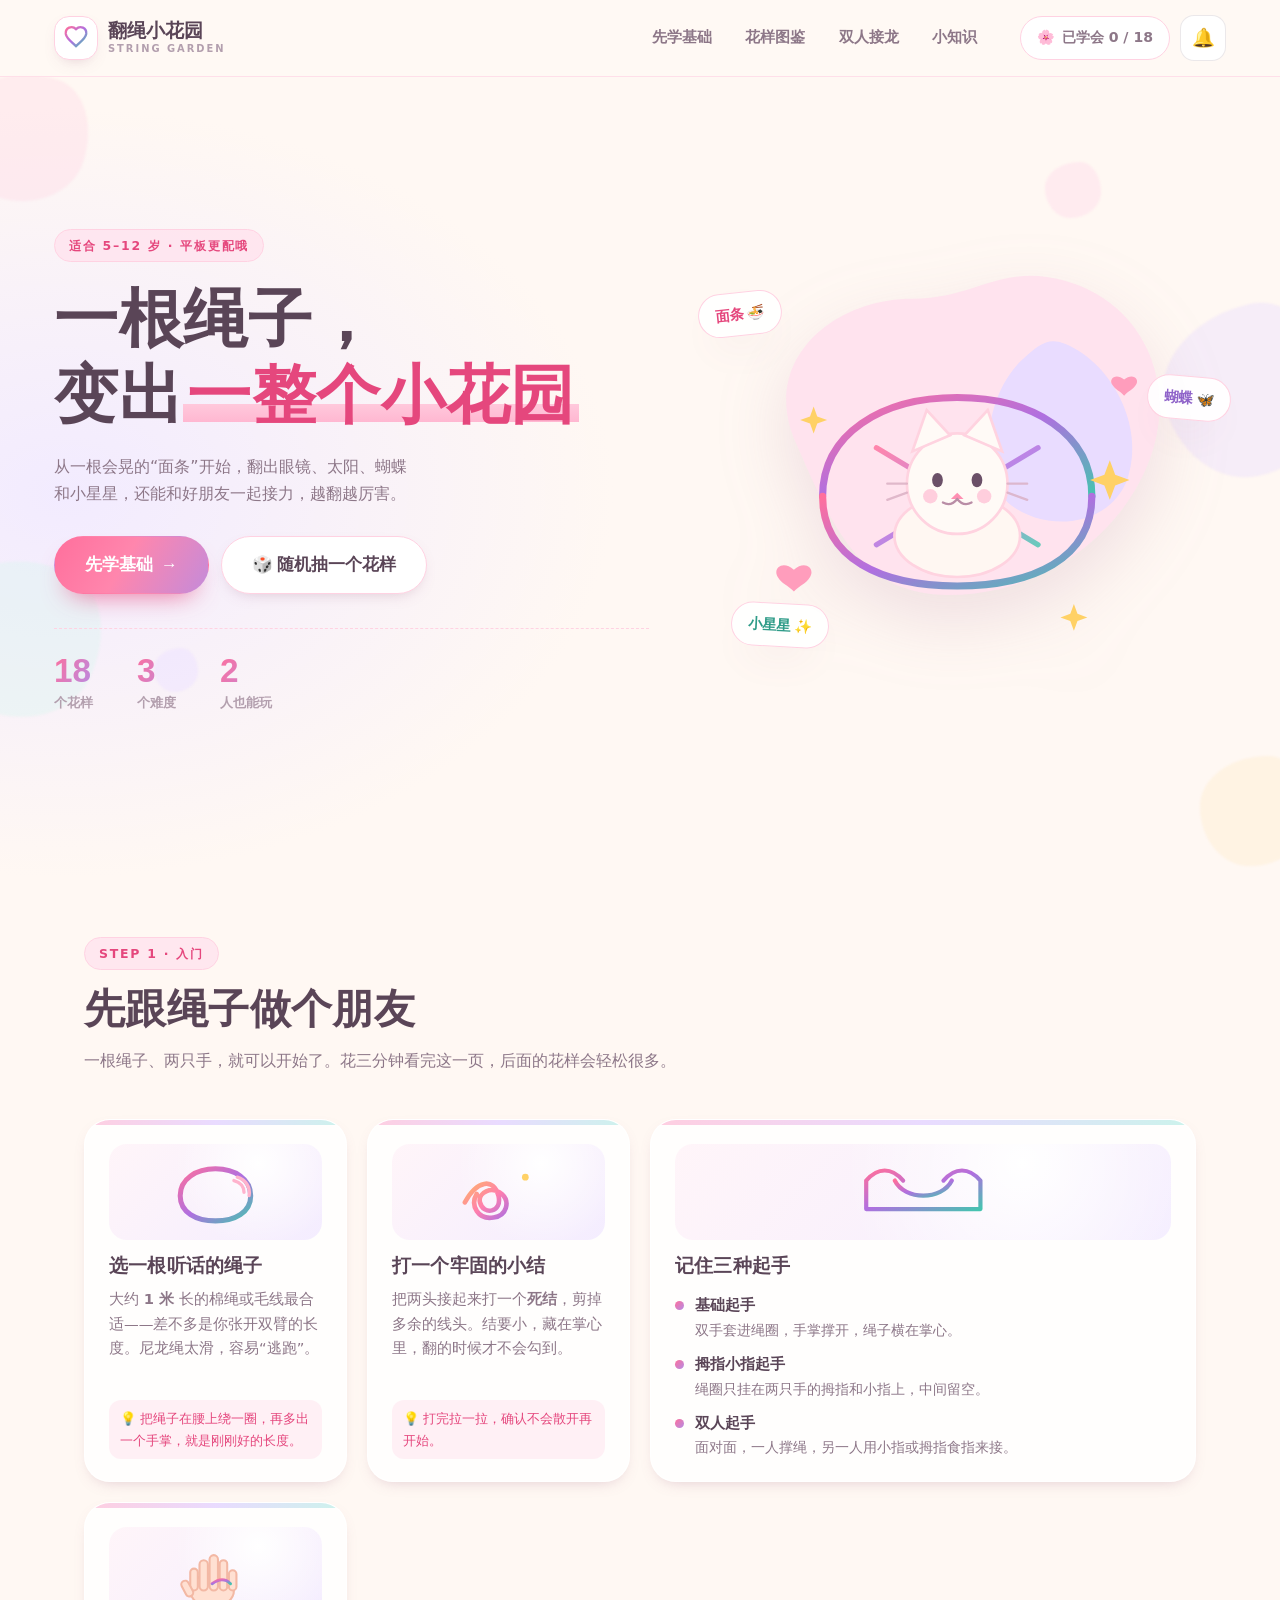
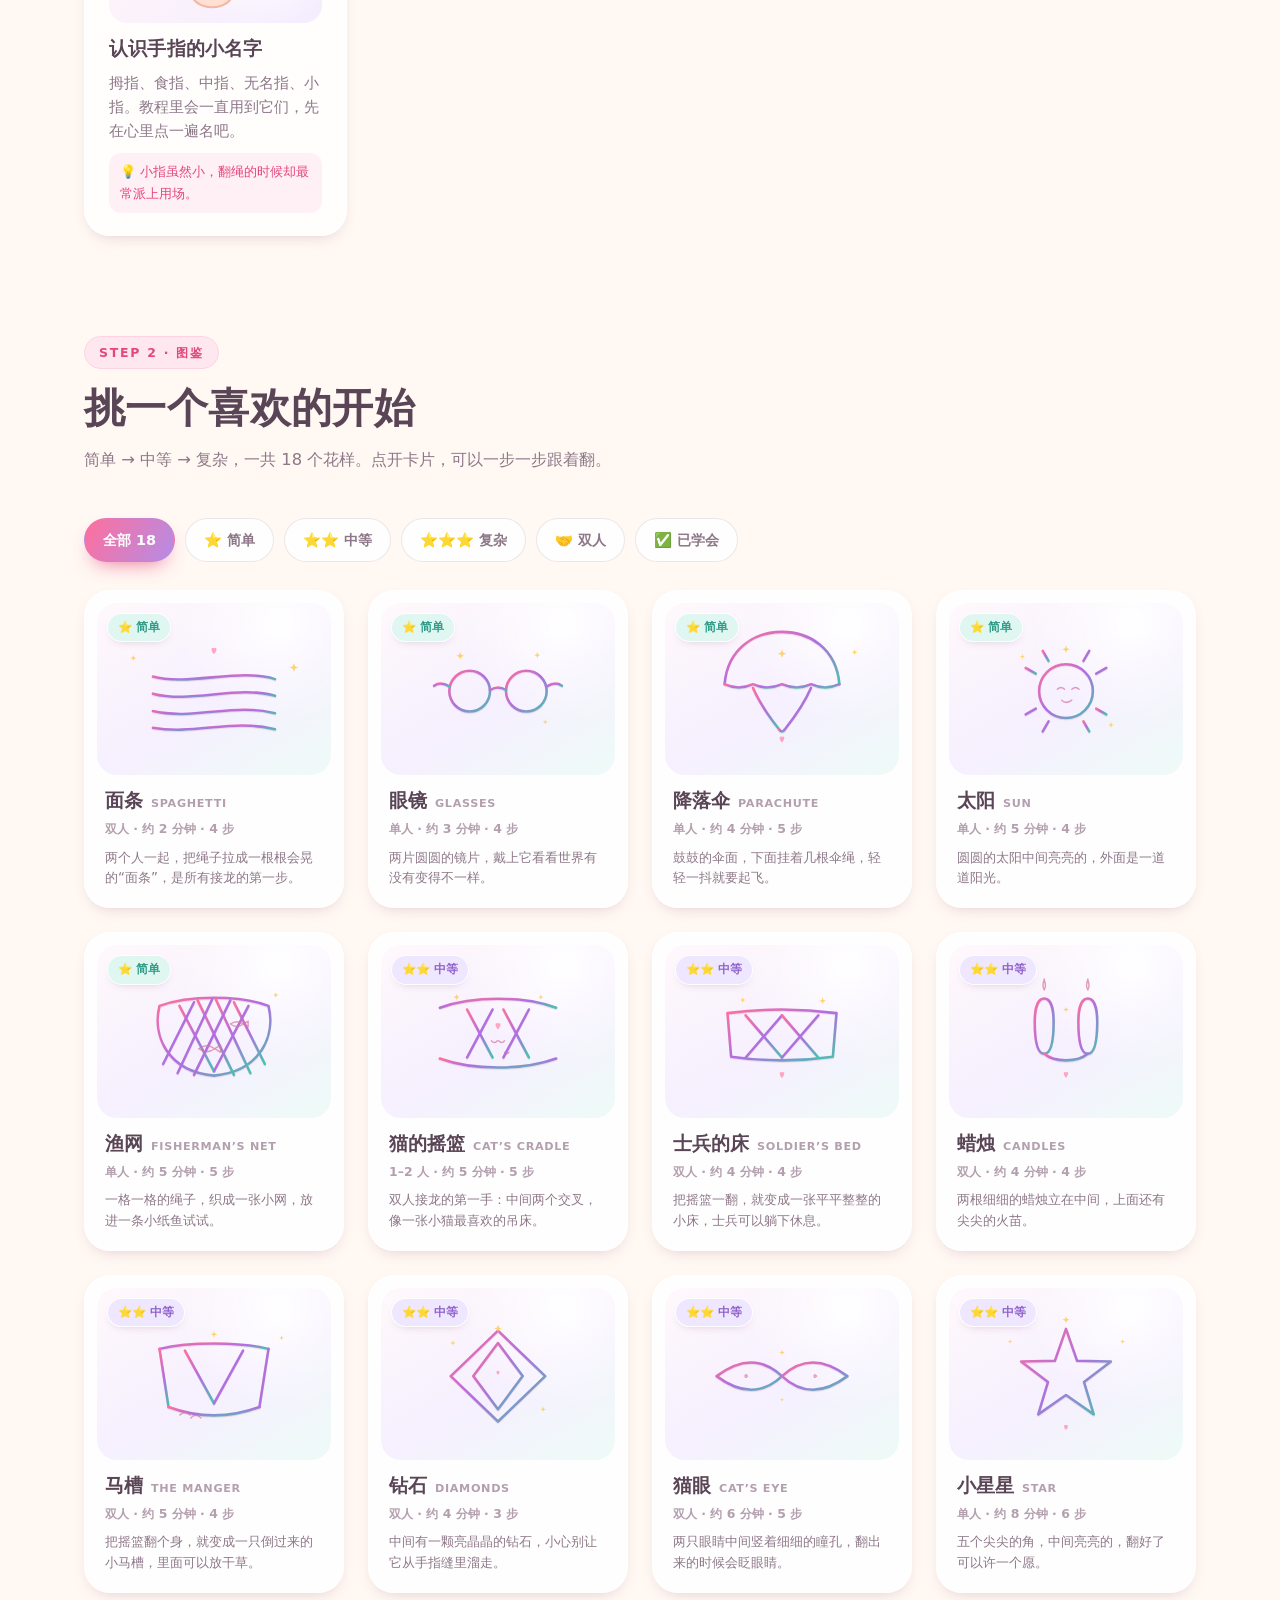
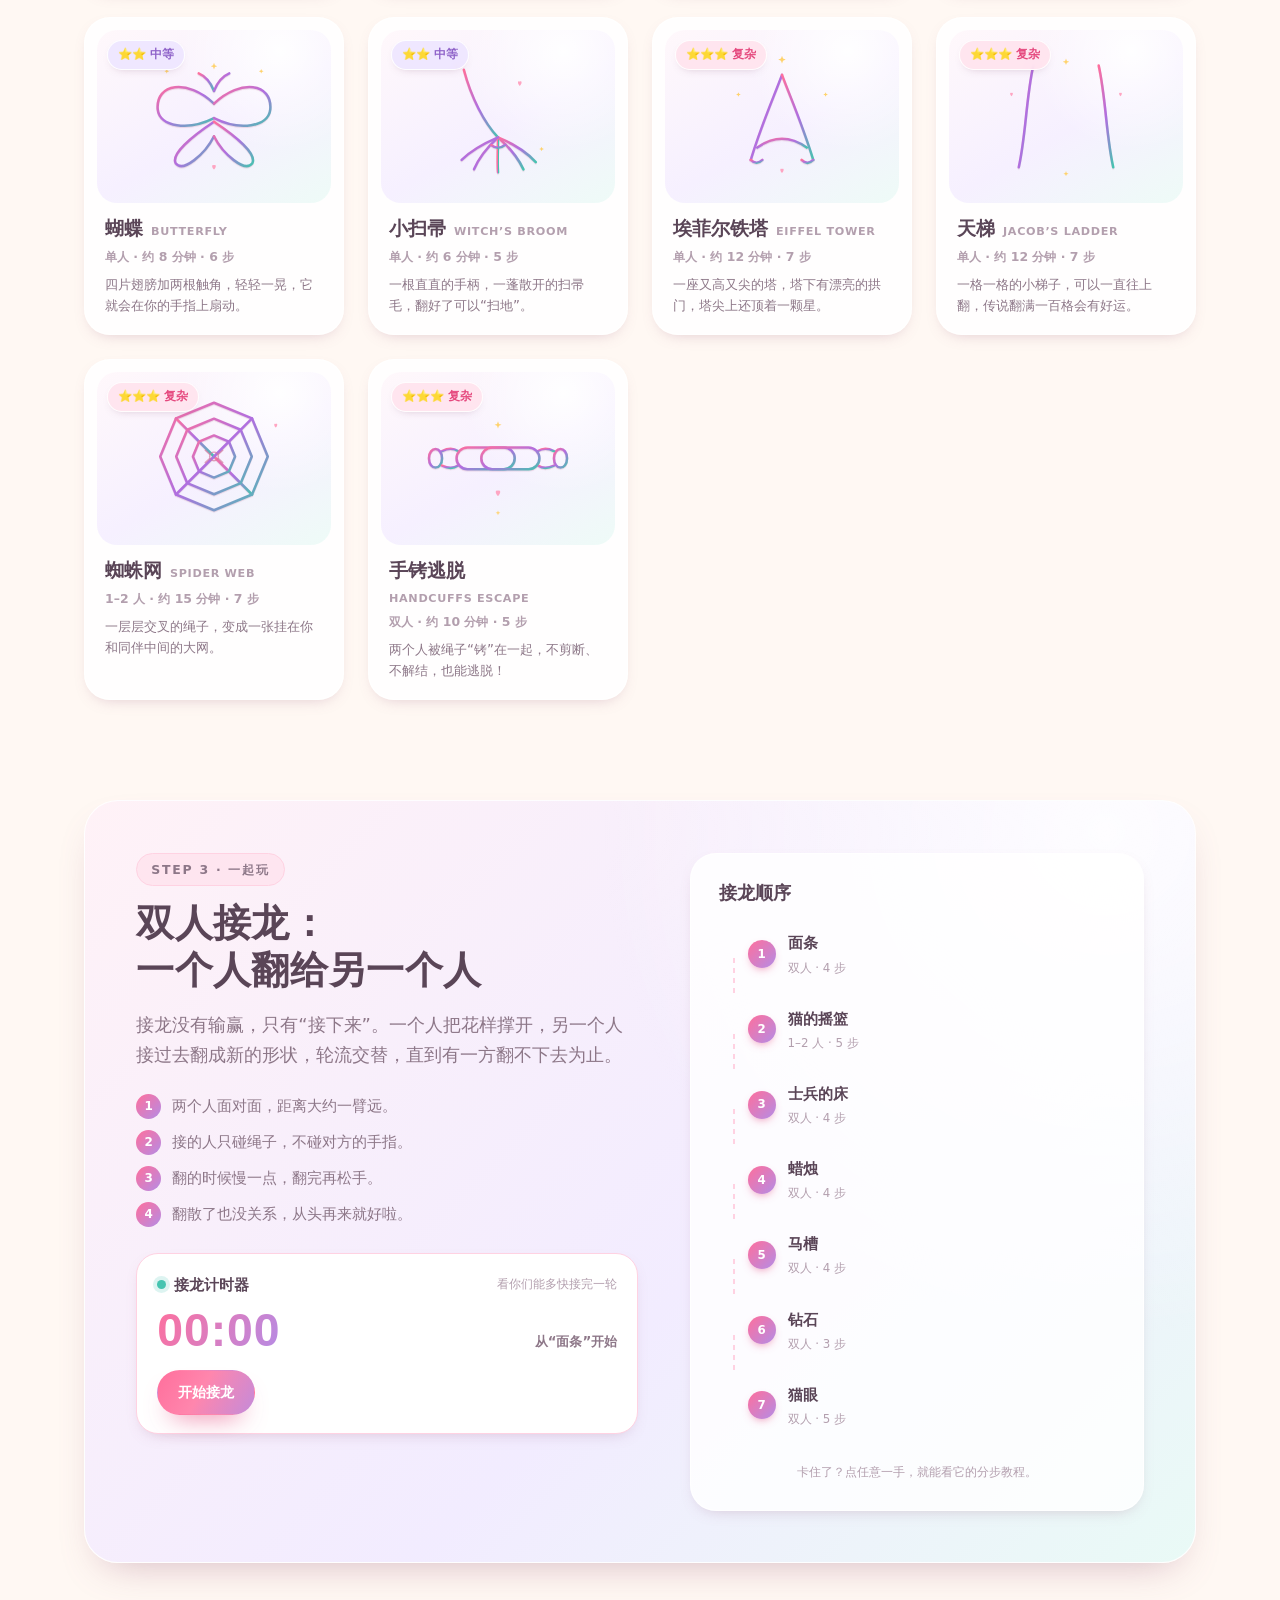
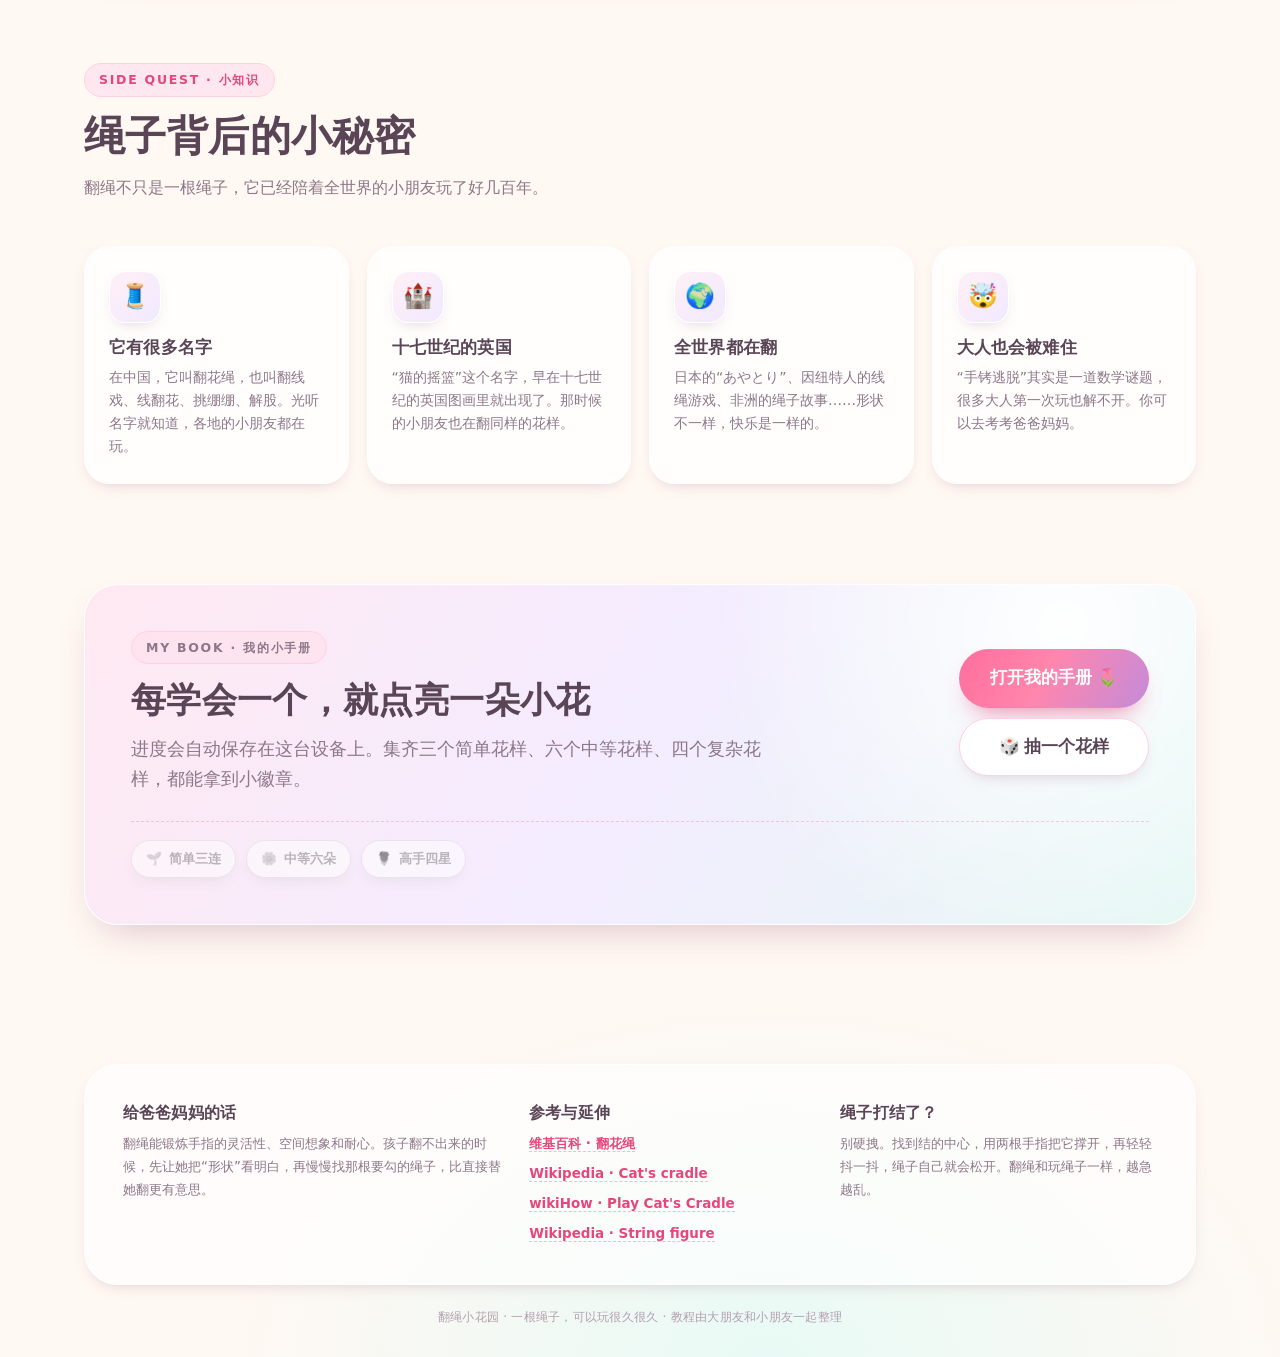
==== cradle/index.html @ 5816fd77 "update" ====
<!doctype html>
<html lang="zh-CN">
<head>
<meta charset="utf-8">
<meta name="viewport" content="width=device-width, initial-scale=1, viewport-fit=cover">
<meta name="theme-color" content="#fff5f8">
<meta name="description" content="翻绳小花园：给小朋友的翻绳花样图鉴与分步教程，从面条、眼镜到蝴蝶、埃菲尔铁塔和双人接龙，平板和手机都能轻松翻。">
<title>翻绳小花园 · 一根绳子的魔法</title>
<link rel="icon" href="icon.svg" type="image/svg+xml">
<link rel="manifest" href="manifest.webmanifest">
<link rel="stylesheet" href="css/style.css">
</head>
<body>
<div class="bg-petals" aria-hidden="true">
  <span class="petal p1"></span><span class="petal p2"></span><span class="petal p3"></span>
  <span class="petal p4"></span><span class="petal p5"></span><span class="petal p6"></span>
</div>

<svg class="svg-defs" width="0" height="0" aria-hidden="true" focusable="false">
  <defs>
    <linearGradient id="stringGrad" x1="0" y1="0" x2="1" y2="1">
      <stop offset="0" stop-color="#ff6f9c"/>
      <stop offset=".5" stop-color="#b06fe0"/>
      <stop offset="1" stop-color="#45c4b0"/>
    </linearGradient>
    <linearGradient id="stringGradWarm" x1="0" y1="0" x2="1" y2="1">
      <stop offset="0" stop-color="#ffb36b"/>
      <stop offset=".55" stop-color="#ff7fae"/>
      <stop offset="1" stop-color="#b06fe0"/>
    </linearGradient>
    <filter id="stringShadow" x="-20%" y="-20%" width="140%" height="140%">
      <feDropShadow dx="0" dy="3" stdDeviation="3" flood-color="#c4628e" flood-opacity=".35"/>
    </filter>
  </defs>
</svg>

<header class="site-header">
  <div class="header-inner">
    <a class="brand" href="#top" aria-label="回到顶部">
      <span class="brand-mark" aria-hidden="true">
        <svg viewBox="0 0 44 44"><path d="M22 9c-6-6-16-2-15 7 1 7 9 12 15 18 6-6 14-11 15-18 1-9-9-13-15-7Z" fill="none" stroke="url(#stringGrad)" stroke-width="3.5" stroke-linecap="round"/></svg>
      </span>
      <span class="brand-text">翻绳小花园<small>String Garden</small></span>
    </a>
    <nav class="nav" aria-label="页面导航">
      <a href="#learn">先学基础</a>
      <a href="#gallery">花样图鉴</a>
      <a href="#relay">双人接龙</a>
      <a href="#facts">小知识</a>
    </nav>
    <div class="header-actions">
      <button class="pill progress-pill" id="progressBtn" type="button" aria-haspopup="dialog">
        <span aria-hidden="true">🌸</span><span id="progressText">已学会 0 / 18</span>
      </button>
      <button class="icon-btn" id="soundBtn" type="button" aria-pressed="true" aria-label="开关音效">
        <span aria-hidden="true" id="soundIcon">🔔</span>
      </button>
      <button class="icon-btn menu-toggle" id="menuToggle" type="button" aria-label="打开导航" aria-expanded="false" aria-controls="mobileNav">
        <span aria-hidden="true">☰</span>
      </button>
    </div>
  </div>
  <nav class="mobile-nav" id="mobileNav" aria-label="移动导航" hidden>
    <a href="#learn">先学基础</a><a href="#gallery">花样图鉴</a><a href="#relay">双人接龙</a><a href="#facts">小知识</a>
  </nav>
</header>

<main id="top">
  <!-- ───────────── HERO ───────────── -->
  <section class="hero">
    <div class="hero-copy">
      <p class="eyebrow">适合 5–12 岁 · 平板更配哦</p>
      <h1>一根绳子，<br>变出<span class="hl">一整个小花园</span></h1>
      <p class="hero-lead">从一根会晃的“面条”开始，翻出眼镜、太阳、蝴蝶和小星星，还能和好朋友一起接力，越翻越厉害。</p>
      <div class="hero-actions">
        <a class="btn primary big" href="#learn">先学基础 <span aria-hidden="true">→</span></a>
        <button class="btn ghost big" id="drawBtn" type="button">🎲 随机抽一个花样</button>
      </div>
      <ul class="hero-stats">
        <li><strong>18</strong><span>个花样</span></li>
        <li><strong>3</strong><span>个难度</span></li>
        <li><strong>2</strong><span>人也能玩</span></li>
      </ul>
    </div>
    <div class="hero-art" aria-hidden="true">
      <svg viewBox="0 0 600 520" class="hero-svg">
        <path class="blob blob-a" d="M120 230c-40-90 40-160 130-160 70 0 100-40 170-20 90 25 130 120 90 210-35 80-120 140-220 140S160 320 120 230Z" fill="#ffe3ee"/>
        <path class="blob blob-b" d="M420 120c50 20 90 90 70 150-20 55-90 60-130 30-40-32-30-120 10-160 20-18 30-28 50-20Z" fill="#e9dcff"/>
        <g class="hero-string">
          <path d="M150 290c0-70 66-110 150-110s150 40 150 110" fill="none" stroke="url(#stringGrad)" stroke-width="8" stroke-linecap="round"/>
          <path d="M150 290c0 70 66 100 150 100s150-30 150-100" fill="none" stroke="url(#stringGrad)" stroke-width="8" stroke-linecap="round"/>
          <path d="M150 290 L450 290" fill="none" stroke="url(#stringGrad)" stroke-width="6" stroke-linecap="round" opacity=".55"/>
          <path d="M210 236 L390 344 M390 236 L210 344" fill="none" stroke="url(#stringGrad)" stroke-width="6" stroke-linecap="round" opacity=".8"/>
        </g>
        <g class="hero-cat" transform="translate(300 268)">
          <ellipse cx="0" cy="66" rx="70" ry="46" fill="#fff7f2" stroke="#ffd3e0" stroke-width="3"/>
          <circle cx="0" cy="8" r="56" fill="#fffaf6" stroke="#ffd3e0" stroke-width="3"/>
          <path d="M-50-28 -34-74 -8-46Z" fill="#fffaf6" stroke="#ffd3e0" stroke-width="3"/>
          <path d="M50-28 34-74 8-46Z" fill="#fffaf6" stroke="#ffd3e0" stroke-width="3"/>
          <ellipse cx="-22" cy="4" rx="6" ry="8" fill="#6b5068"/>
          <ellipse cx="22" cy="4" rx="6" ry="8" fill="#6b5068"/>
          <circle cx="-30" cy="22" r="8" fill="#ffc6d8" opacity=".85"/>
          <circle cx="30" cy="22" r="8" fill="#ffc6d8" opacity=".85"/>
          <path d="M0 18 l-7 7 h14 Z" fill="#ff8fb2"/>
          <path d="M0 25 q-7 9 -16 4 M0 25 q7 9 16 4" fill="none" stroke="#b98da6" stroke-width="2.5" stroke-linecap="round"/>
          <path d="M-56 8 h-22 M-56 18 l-22 8 M56 8 h22 M56 18 l22 8" stroke="#d9aec2" stroke-width="2.5" stroke-linecap="round" opacity=".8"/>
        </g>
        <g class="hero-spark" fill="#ffd166">
          <path d="M470 250 l6 16 16 6-16 6-6 16-6-16-16-6 16-6Z"/>
          <path d="M140 190 l4 11 11 4-11 4-4 11-4-11-11-4 11-4Z"/>
          <path d="M430 410 l4 11 11 4-11 4-4 11-4-11-11-4 11-4Z"/>
        </g>
        <g class="hero-heart" fill="#ff9dbc">
          <path d="M118 372c-12-11-24-2-18 8 4 7 12 10 18 16 6-6 14-9 18-16 6-10-6-19-18-8Z"/>
          <path d="M486 160c-9-8-18-1-13 6 3 5 9 7 13 12 4-5 10-7 13-12 5-7-4-14-13-6Z"/>
        </g>
      </svg>
      <span class="float-tag tag-1">面条 🍜</span>
      <span class="float-tag tag-2">蝴蝶 🦋</span>
      <span class="float-tag tag-3">小星星 ✨</span>
    </div>
  </section>

  <!-- ───────────── 基础课 ───────────── -->
  <section class="section" id="learn">
    <div class="section-head">
      <p class="eyebrow">STEP 1 · 入门</p>
      <h2>先跟绳子做个朋友</h2>
      <p class="section-sub">一根绳子、两只手，就可以开始了。花三分钟看完这一页，后面的花样会轻松很多。</p>
    </div>
    <div class="learn-grid">
      <article class="lesson-card">
        <div class="lesson-icon" aria-hidden="true">
          <svg viewBox="0 0 120 96">
            <path d="M18 52c0-20 19-32 42-32s42 12 42 32-19 30-42 30S18 72 18 52Z" fill="none" stroke="url(#stringGrad)" stroke-width="6" stroke-linecap="round"/>
            <path d="M82 34c8 2 12 8 12 14M86 30c10 3 16 12 14 22" fill="none" stroke="#ffb3cd" stroke-width="4" stroke-linecap="round"/>
          </svg>
        </div>
        <h3>选一根听话的绳子</h3>
        <p>大约 <strong>1 米</strong> 长的棉绳或毛线最合适——差不多是你张开双臂的长度。尼龙绳太滑，容易“逃跑”。</p>
        <p class="mini-note">💡 把绳子在腰上绕一圈，再多出一个手掌，就是刚刚好的长度。</p>
      </article>
      <article class="lesson-card">
        <div class="lesson-icon" aria-hidden="true">
          <svg viewBox="0 0 120 96">
            <path d="M20 60c14-26 34-30 40-8 5 20-18 24-22 8-3-12 14-20 26-10 10 9 6 26-10 28-18 3-28-14-20-28" fill="none" stroke="url(#stringGradWarm)" stroke-width="5.5" stroke-linecap="round"/>
            <circle cx="92" cy="30" r="4" fill="#ffd166"/>
          </svg>
        </div>
        <h3>打一个牢固的小结</h3>
        <p>把两头接起来打一个<strong>死结</strong>，剪掉多余的线头。结要小，藏在掌心里，翻的时候才不会勾到。</p>
        <p class="mini-note">💡 打完拉一拉，确认不会散开再开始。</p>
      </article>
      <article class="lesson-card wide">
        <div class="lesson-icon" aria-hidden="true">
          <svg viewBox="0 0 160 96">
            <g fill="none" stroke="url(#stringGrad)" stroke-width="5" stroke-linecap="round">
              <path d="M12 34c14-16 30-16 44 0M104 34c14-16 30-16 44 0M12 34v34M148 34v34M12 68h136"/>
              <path d="M46 34c12 24 56 24 68 0"/>
            </g>
          </svg>
        </div>
        <h3>记住三种起手</h3>
        <div class="starts">
          <div class="start-item"><span class="dot"></span><b>基础起手</b><span>双手套进绳圈，手掌撑开，绳子横在掌心。</span></div>
          <div class="start-item"><span class="dot"></span><b>拇指小指起手</b><span>绳圈只挂在两只手的拇指和小指上，中间留空。</span></div>
          <div class="start-item"><span class="dot"></span><b>双人起手</b><span>面对面，一人撑绳，另一人用小指或拇指食指来接。</span></div>
        </div>
      </article>
      <article class="lesson-card">
        <div class="lesson-icon" aria-hidden="true">
          <svg viewBox="0 0 120 96">
            <g fill="#ffe0d2" stroke="#f3b8a4" stroke-width="2.5">
              <ellipse cx="56" cy="66" rx="26" ry="20"/>
              <rect x="30" y="40" width="9" height="26" rx="4.5"/>
              <rect x="41" y="30" width="10" height="36" rx="5"/>
              <rect x="53" y="24" width="10" height="42" rx="5"/>
              <rect x="65" y="30" width="9" height="36" rx="4.5"/>
              <rect x="76" y="42" width="9" height="24" rx="4.5"/>
              <rect x="22" y="54" width="9" height="20" rx="4.5" transform="rotate(-28 26 64)"/>
            </g>
            <path d="M56 58c8-6 16-6 22 0" fill="none" stroke="url(#stringGrad)" stroke-width="3.5" stroke-linecap="round"/>
          </svg>
        </div>
        <h3>认识手指的小名字</h3>
        <p>拇指、食指、中指、无名指、小指。教程里会一直用到它们，先在心里点一遍名吧。</p>
        <p class="mini-note">💡 小指虽然小，翻绳的时候却最常派上用场。</p>
      </article>
    </div>
  </section>

  <!-- ───────────── 花样图鉴 ───────────── -->
  <section class="section" id="gallery">
    <div class="section-head">
      <p class="eyebrow">STEP 2 · 图鉴</p>
      <h2>挑一个喜欢的开始</h2>
      <p class="section-sub">简单 → 中等 → 复杂，一共 18 个花样。点开卡片，可以一步一步跟着翻。</p>
    </div>
    <div class="filters" role="group" aria-label="筛选花样">
      <button class="chip active" type="button" data-filter="all">全部 18</button>
      <button class="chip" type="button" data-filter="easy">⭐ 简单</button>
      <button class="chip" type="button" data-filter="mid">⭐⭐ 中等</button>
      <button class="chip" type="button" data-filter="hard">⭐⭐⭐ 复杂</button>
      <button class="chip" type="button" data-filter="duo">🤝 双人</button>
      <button class="chip" type="button" data-filter="done">✅ 已学会</button>
    </div>
    <div class="figure-grid" id="figureGrid"></div>
    <p class="empty-state" id="emptyState" hidden>还没有学会的花样哦，先去翻一个吧～</p>
  </section>

  <!-- ───────────── 双人接龙 ───────────── -->
  <section class="section relay-section" id="relay">
    <div class="relay-layout">
      <div class="relay-copy">
        <p class="eyebrow">STEP 3 · 一起玩</p>
        <h2>双人接龙：<br>一个人翻给另一个人</h2>
        <p>接龙没有输赢，只有“接下来”。一个人把花样撑开，另一个人接过去翻成新的形状，轮流交替，直到有一方翻不下去为止。</p>
        <ul class="relay-rules">
          <li><span>1</span>两个人面对面，距离大约一臂远。</li>
          <li><span>2</span>接的人只碰绳子，不碰对方的手指。</li>
          <li><span>3</span>翻的时候慢一点，翻完再松手。</li>
          <li><span>4</span>翻散了也没关系，从头再来就好啦。</li>
        </ul>
        <div class="relay-timer" id="relayTimer">
          <div class="timer-head"><span class="timer-dot"></span><b>接龙计时器</b><span class="timer-note">看你们能多快接完一轮</span></div>
          <div class="timer-main"><span id="timerValue">00:00</span><span class="timer-next" id="timerNext">从“面条”开始</span></div>
          <div class="timer-actions">
            <button class="btn primary" id="timerStart" type="button">开始接龙</button>
            <button class="btn ghost" id="timerNextBtn" type="button" hidden>翻好啦，下一手</button>
            <button class="btn ghost" id="timerReset" type="button" hidden>重来</button>
          </div>
        </div>
      </div>
      <div class="relay-chain-wrap">
        <h3 class="chain-title">接龙顺序</h3>
        <ol class="relay-chain" id="relayChain"></ol>
        <p class="chain-foot">卡住了？点任意一手，就能看它的分步教程。</p>
      </div>
    </div>
  </section>

  <!-- ───────────── 小知识 ───────────── -->
  <section class="section" id="facts">
    <div class="section-head">
      <p class="eyebrow">SIDE QUEST · 小知识</p>
      <h2>绳子背后的小秘密</h2>
      <p class="section-sub">翻绳不只是一根绳子，它已经陪着全世界的小朋友玩了好几百年。</p>
    </div>
    <div class="facts-grid">
      <article class="fact-card">
        <span class="fact-emoji" aria-hidden="true">🧵</span>
        <h3>它有很多名字</h3>
        <p>在中国，它叫翻花绳，也叫翻线戏、线翻花、挑绷绷、解股。光听名字就知道，各地的小朋友都在玩。</p>
      </article>
      <article class="fact-card">
        <span class="fact-emoji" aria-hidden="true">🏰</span>
        <h3>十七世纪的英国</h3>
        <p>“猫的摇篮”这个名字，早在十七世纪的英国图画里就出现了。那时候的小朋友也在翻同样的花样。</p>
      </article>
      <article class="fact-card">
        <span class="fact-emoji" aria-hidden="true">🌍</span>
        <h3>全世界都在翻</h3>
        <p>日本的“あやとり”、因纽特人的线绳游戏、非洲的绳子故事……形状不一样，快乐是一样的。</p>
      </article>
      <article class="fact-card">
        <span class="fact-emoji" aria-hidden="true">🤯</span>
        <h3>大人也会被难住</h3>
        <p>“手铐逃脱”其实是一道数学谜题，很多大人第一次玩也解不开。你可以去考考爸爸妈妈。</p>
      </article>
    </div>
  </section>

  <!-- ───────────── 小手册 ───────────── -->
  <section class="section handbook" id="handbook">
    <div class="handbook-inner">
      <div>
        <p class="eyebrow">MY BOOK · 我的小手册</p>
        <h2>每学会一个，就点亮一朵小花</h2>
        <p>进度会自动保存在这台设备上。集齐三个简单花样、六个中等花样、四个复杂花样，都能拿到小徽章。</p>
      </div>
      <div class="handbook-actions">
        <button class="btn primary big" type="button" id="handbookBtn">打开我的手册 🌷</button>
        <button class="btn ghost big" type="button" id="drawBtn2">🎲 抽一个花样</button>
      </div>
      <div class="badge-row" id="badgeRow" aria-hidden="true"></div>
    </div>
  </section>
</main>

<footer class="site-footer">
  <div class="footer-inner">
    <div>
      <h3>给爸爸妈妈的话</h3>
      <p>翻绳能锻炼手指的灵活性、空间想象和耐心。孩子翻不出来的时候，先让她把“形状”看明白，再慢慢找那根要勾的绳子，比直接替她翻更有意思。</p>
    </div>
    <div>
      <h3>参考与延伸</h3>
      <ul class="footer-links">
        <li><a href="https://zh.wikipedia.org/wiki/%E7%BF%BB%E8%8A%B1%E7%BB%B3" target="_blank" rel="noopener">维基百科 · 翻花绳</a></li>
        <li><a href="https://en.wikipedia.org/wiki/Cat%27s_cradle" target="_blank" rel="noopener">Wikipedia · Cat's cradle</a></li>
        <li><a href="https://www.wikihow.com/Play-Cat%27s-Cradle" target="_blank" rel="noopener">wikiHow · Play Cat's Cradle</a></li>
        <li><a href="https://en.wikipedia.org/wiki/String_figure" target="_blank" rel="noopener">Wikipedia · String figure</a></li>
      </ul>
    </div>
    <div>
      <h3>绳子打结了？</h3>
      <p>别硬拽。找到结的中心，用两根手指把它撑开，再轻轻抖一抖，绳子自己就会松开。翻绳和玩绳子一样，越急越乱。</p>
    </div>
  </div>
  <p class="footer-note">翻绳小花园 · 一根绳子，可以玩很久很久 · 教程由大朋友和小朋友一起整理</p>
</footer>

<!-- ───────────── 教程弹层 ───────────── -->
<dialog class="tutorial-dialog" id="tutorialDialog" aria-labelledby="tutTitle">
  <div class="tutorial">
    <header class="tut-head">
      <div class="tut-heading">
        <span class="level-chip" id="tutLevel">⭐ 简单</span>
        <h2 id="tutTitle">面条</h2>
        <p class="tut-en" id="tutEn">Spaghetti</p>
      </div>
      <div class="tut-meta" id="tutMeta"></div>
      <button class="close-btn" id="tutClose" type="button" aria-label="关闭教程">✕</button>
    </header>
    <div class="tut-body">
      <div class="tut-stage">
        <div class="stage-art" id="tutArt"></div>
        <div class="stage-key" id="tutKey">撑</div>
        <div class="stage-progress"><span id="tutStepNo">第 1 步 / 共 4 步</span><span id="tutPercent">25%</span></div>
        <div class="stage-bar"><span id="tutBar"></span></div>
      </div>
      <div class="tut-side">
        <p class="tut-intro" id="tutIntro"></p>
        <ol class="step-list" id="tutSteps"></ol>
        <div class="tut-tip" id="tutTip"></div>
        <div class="tut-fun" id="tutFun"></div>
      </div>
    </div>
    <footer class="tut-foot">
      <button class="btn ghost" id="prevStep" type="button">← 上一步</button>
      <div class="dots" id="tutDots" aria-hidden="true"></div>
      <button class="btn primary" id="nextStep" type="button">下一步 →</button>
    </footer>
    <div class="tut-done" id="tutDone" hidden>
      <div class="done-sticker">
        <svg viewBox="0 0 120 120" aria-hidden="true">
          <circle cx="60" cy="60" r="50" fill="#fff3f8" stroke="#ffc2d8" stroke-width="4" stroke-dasharray="6 8"/>
          <path d="M60 34c-9-9-24-3-22 10 1 10 13 17 22 26 9-9 21-16 22-26 2-13-13-19-22-10Z" fill="#ff8fb2"/>
          <path d="M35 78c8-6 18-6 25 0" fill="none" stroke="#b06fe0" stroke-width="3.5" stroke-linecap="round"/>
          <path d="M60 78c8-6 18-6 25 0" fill="none" stroke="#45c4b0" stroke-width="3.5" stroke-linecap="round"/>
        </svg>
      </div>
      <h3>学会啦！</h3>
      <p id="doneText">你点亮了一朵新的小花。</p>
      <div class="done-actions">
        <button class="btn primary" id="doneClose" type="button">收进小手册</button>
        <button class="btn ghost" id="doneAgain" type="button">再翻一遍</button>
      </div>
    </div>
  </div>
</dialog>

<!-- ───────────── 随机抽签 ───────────── -->
<dialog class="draw-dialog" id="drawDialog" aria-labelledby="drawTitle">
  <div class="draw-card">
    <button class="close-btn" id="drawClose" type="button" aria-label="关闭">✕</button>
    <p class="eyebrow">幸运抽签</p>
    <h2 id="drawTitle">今天翻点什么？</h2>
    <div class="draw-slot" id="drawSlot" aria-live="polite">面条</div>
    <div class="draw-art" id="drawArt"></div>
    <p class="draw-desc" id="drawDesc"></p>
    <div class="draw-actions">
      <button class="btn primary" id="drawGo" type="button">就翻这个 →</button>
      <button class="btn ghost" id="drawAgain" type="button">再抽一次 🎲</button>
    </div>
  </div>
</dialog>

<!-- ───────────── 我的手册 ───────────── -->
<dialog class="handbook-dialog" id="handbookDialog" aria-labelledby="hbTitle">
  <div class="hb-card">
    <button class="close-btn" id="hbClose" type="button" aria-label="关闭">✕</button>
    <p class="eyebrow">我的小手册</p>
    <h2 id="hbTitle">已经点亮的花</h2>
    <div class="hb-summary" id="hbSummary"></div>
    <div class="badge-grid" id="badgeGrid"></div>
    <div class="hb-learned" id="hbLearned"></div>
  </div>
</dialog>

<canvas id="confettiCanvas" aria-hidden="true"></canvas>
<div class="toast" id="toast" role="status" aria-live="polite"></div>

<noscript><p class="noscript">这个页面需要打开 JavaScript 才能看到花样图鉴和分步教程哦。</p></noscript>

<script src="js/figures.js"></script>
<script src="js/app.js"></script>
</body>
</html>
---- cradle/css/style.css ----
/* ════════════════════════════════════════════
   翻绳小花园 · 样式
   奶油粉彩 + 圆润字形，优先适配平板
   ════════════════════════════════════════════ */

:root {
  --cream: #fff8f3;
  --paper: #fffdfb;
  --rose: #ff6f9c;
  --rose-deep: #e5477d;
  --pink-soft: #ffe3ee;
  --pink-line: #ffd2e2;
  --lav: #b48ce6;
  --lav-deep: #8f63c9;
  --lav-soft: #eee5ff;
  --mint: #45c4b0;
  --mint-soft: #ddf6f0;
  --gold: #ffd166;
  --gold-soft: #fff4d6;
  --ink: #5a4557;
  --ink-soft: #8d7788;
  --ink-faint: #b39fae;
  --line: rgba(90, 69, 87, .12);
  --line-strong: rgba(90, 69, 87, .18);
  --shadow-sm: 0 6px 16px -8px rgba(150, 90, 120, .35);
  --shadow-md: 0 18px 40px -20px rgba(150, 90, 120, .45);
  --shadow-lg: 0 34px 70px -30px rgba(140, 80, 115, .45);
  --radius-sm: 14px;
  --radius: 26px;
  --radius-lg: 34px;
  --font-round: "YouYuan", "幼圆", "Yuanti SC", "PingFang SC", "Hiragino Sans GB", "Microsoft YaHei", sans-serif;
  --font-body: "PingFang SC", "Hiragino Sans GB", "Microsoft YaHei", "Noto Sans SC", system-ui, sans-serif;
  --header-h: 76px;
}

*,
*::before,
*::after { box-sizing: border-box; }

html {
  scroll-behavior: smooth;
  scroll-padding-top: calc(var(--header-h) + 18px);
  -webkit-text-size-adjust: 100%;
}

body {
  margin: 0;
  font-family: var(--font-body);
  font-size: clamp(16px, .95vw + 10px, 18px);
  line-height: 1.7;
  color: var(--ink);
  background:
    radial-gradient(1200px 700px at 85% -10%, #ffe9f2 0%, transparent 60%),
    radial-gradient(1000px 700px at 5% 8%, #f2ebff 0%, transparent 55%),
    radial-gradient(900px 600px at 60% 100%, #e8faf5 0%, transparent 60%),
    var(--cream);
  min-height: 100dvh;
  overflow-x: hidden;
  -webkit-tap-highlight-color: transparent;
}

h1, h2, h3, h4 {
  font-family: var(--font-round);
  font-weight: 800;
  line-height: 1.25;
  margin: 0;
  letter-spacing: .01em;
}

p { margin: 0; }
ul, ol { margin: 0; padding: 0; list-style: none; }
a { color: inherit; }
button { font: inherit; color: inherit; }
svg { display: block; }
img { max-width: 100%; }

:focus-visible {
  outline: 3px solid var(--lav);
  outline-offset: 3px;
  border-radius: 8px;
}

/* ───────── 背景花瓣 ───────── */

.bg-petals {
  position: fixed;
  inset: 0;
  z-index: 0;
  pointer-events: none;
  overflow: hidden;
}

.petal {
  position: absolute;
  width: 130px;
  height: 130px;
  border-radius: 62% 38% 55% 45% / 46% 54% 46% 54%;
  opacity: .4;
  filter: blur(1px);
  animation: petalDrift 26s ease-in-out infinite;
}

.p1 { top: 8%; left: -42px; background: #ffd9e6; rotate: 18deg; }
.p2 { top: 34%; right: -54px; width: 170px; height: 170px; background: #e8dcff; animation-delay: -8s; rotate: -12deg; }
.p3 { top: 62%; left: -60px; width: 160px; height: 160px; background: #d9f6ef; animation-delay: -15s; rotate: 26deg; }
.p4 { top: 84%; right: -30px; width: 110px; height: 110px; background: #ffeccb; animation-delay: -4s; }
.p5 { top: 18%; right: 14%; width: 56px; height: 56px; background: #ffe0ec; opacity: .55; animation-delay: -11s; }
.p6 { top: 72%; left: 12%; width: 44px; height: 44px; background: #efe4ff; opacity: .6; animation-delay: -20s; }

@keyframes petalDrift {
  0%, 100% { transform: translate3d(0, 0, 0) rotate(0deg); }
  50% { transform: translate3d(10px, -22px, 0) rotate(8deg); }
}

.svg-defs { position: absolute; width: 0; height: 0; overflow: hidden; }

/* ───────── 头部 ───────── */

.site-header {
  position: sticky;
  top: 0;
  z-index: 60;
  background: rgba(255, 249, 245, .82);
  backdrop-filter: blur(18px) saturate(1.3);
  -webkit-backdrop-filter: blur(18px) saturate(1.3);
  border-bottom: 1px solid rgba(255, 210, 226, .65);
}

.header-inner {
  max-width: 1240px;
  margin: 0 auto;
  min-height: var(--header-h);
  padding: 10px clamp(16px, 3vw, 34px);
  display: flex;
  align-items: center;
  gap: clamp(14px, 3vw, 40px);
}

.brand {
  display: inline-flex;
  align-items: center;
  gap: 10px;
  text-decoration: none;
  flex: none;
}

.brand-mark {
  width: 44px;
  height: 44px;
  display: grid;
  place-items: center;
  background: #fff;
  border-radius: 15px;
  box-shadow: var(--shadow-sm);
  border: 1px solid var(--pink-line);
}

.brand-mark svg { width: 30px; height: 30px; }

.brand-text {
  font-family: var(--font-round);
  font-weight: 800;
  font-size: 1.18rem;
  line-height: 1.1;
  display: flex;
  flex-direction: column;
}

.brand-text small {
  font-family: var(--font-body);
  font-weight: 600;
  font-size: .62rem;
  letter-spacing: .2em;
  color: var(--ink-faint);
  text-transform: uppercase;
  margin-top: 3px;
}

.nav {
  display: flex;
  align-items: center;
  gap: clamp(8px, 2vw, 26px);
  margin-left: auto;
}

.nav a {
  text-decoration: none;
  font-weight: 600;
  font-size: .95rem;
  color: var(--ink-soft);
  padding: 10px 4px;
  position: relative;
  transition: color .2s;
}

.nav a::after {
  content: "";
  position: absolute;
  left: 4px;
  right: 4px;
  bottom: 4px;
  height: 3px;
  border-radius: 3px;
  background: linear-gradient(90deg, var(--rose), var(--lav));
  transform: scaleX(0);
  transform-origin: left;
  transition: transform .25s ease;
}

.nav a:hover { color: var(--rose-deep); }
.nav a:hover::after { transform: scaleX(1); }

.header-actions {
  display: flex;
  align-items: center;
  gap: 10px;
  margin-left: auto;
  flex: none;
}

.nav + .header-actions { margin-left: 0; }

.pill {
  display: inline-flex;
  align-items: center;
  gap: 7px;
  min-height: 44px;
  padding: 8px 16px;
  border-radius: 999px;
  border: 1px solid var(--pink-line);
  background: #fff;
  font-weight: 700;
  font-size: .88rem;
  color: var(--ink-soft);
  cursor: pointer;
  transition: transform .18s, box-shadow .18s, border-color .18s;
}

.progress-pill:hover {
  border-color: var(--rose);
  color: var(--rose-deep);
  box-shadow: var(--shadow-sm);
  transform: translateY(-1px);
}

.icon-btn {
  width: 46px;
  height: 46px;
  display: grid;
  place-items: center;
  border-radius: 14px;
  border: 1px solid var(--line);
  background: #fff;
  font-size: 1.15rem;
  cursor: pointer;
  transition: transform .18s, box-shadow .18s, background .18s;
}

.icon-btn:hover { transform: translateY(-1px); box-shadow: var(--shadow-sm); }
.icon-btn[aria-pressed="false"] { opacity: .55; }

.menu-toggle { display: none; }

.mobile-nav {
  display: none;
  flex-wrap: wrap;
  gap: 6px 18px;
  padding: 10px clamp(16px, 4vw, 30px) 18px;
  border-top: 1px dashed var(--pink-line);
}

.mobile-nav a {
  text-decoration: none;
  font-weight: 700;
  color: var(--ink-soft);
  padding: 8px 6px;
}

/* ───────── 通用布局 ───────── */

main, .site-footer { position: relative; z-index: 1; }

.section {
  max-width: 1180px;
  margin: 0 auto;
  padding: clamp(56px, 8vw, 100px) clamp(18px, 4vw, 34px) 0;
}

.section-head {
  max-width: 720px;
  margin-bottom: clamp(26px, 4vw, 44px);
}

.eyebrow {
  display: inline-flex;
  align-items: center;
  gap: 8px;
  font-size: .78rem;
  font-weight: 800;
  letter-spacing: .14em;
  text-transform: uppercase;
  color: var(--rose-deep);
  background: rgba(255, 227, 238, .8);
  border: 1px solid var(--pink-line);
  padding: 5px 14px;
  border-radius: 999px;
  margin-bottom: 14px;
}

.section-head h2 {
  font-size: clamp(1.7rem, 3.2vw, 2.6rem);
  margin-bottom: 12px;
}

.section-sub {
  color: var(--ink-soft);
  font-size: 1.02rem;
  max-width: 62ch;
}

/* ───────── 按钮 ───────── */

.btn {
  display: inline-flex;
  align-items: center;
  justify-content: center;
  gap: 8px;
  min-height: 48px;
  padding: 11px 24px;
  border-radius: 999px;
  border: 1px solid transparent;
  font-family: var(--font-round);
  font-weight: 700;
  font-size: .98rem;
  text-decoration: none;
  cursor: pointer;
  user-select: none;
  transition: transform .18s ease, box-shadow .2s ease, background .2s, border-color .2s, color .2s;
}

.btn.big {
  min-height: 56px;
  padding: 14px 30px;
  font-size: 1.05rem;
}

.btn.primary {
  background: linear-gradient(120deg, var(--rose) 0%, #ff86ad 45%, var(--lav) 115%);
  color: #fff;
  box-shadow: 0 14px 26px -14px rgba(229, 71, 125, .8);
}

.btn.primary:hover { transform: translateY(-2px); box-shadow: 0 20px 32px -14px rgba(229, 71, 125, .75); }
.btn.primary:active { transform: translateY(0) scale(.99); }

.btn.ghost {
  background: #fff;
  color: var(--ink);
  border-color: var(--pink-line);
  box-shadow: var(--shadow-sm);
}

.btn.ghost:hover { border-color: var(--rose); color: var(--rose-deep); transform: translateY(-2px); }
.btn.ghost:active { transform: translateY(0) scale(.99); }

.btn:disabled { opacity: .45; cursor: not-allowed; transform: none !important; box-shadow: none; }

/* ───────── HERO ───────── */

.hero {
  max-width: 1240px;
  margin: 0 auto;
  padding: clamp(30px, 5vw, 64px) clamp(18px, 4vw, 34px) clamp(20px, 3vw, 40px);
  display: grid;
  grid-template-columns: 1.05fr .95fr;
  align-items: center;
  gap: clamp(10px, 3vw, 44px);
  min-height: min(760px, calc(100dvh - var(--header-h) - 20px));
}

.hero-copy h1 {
  font-size: clamp(2.35rem, 5vw, 4.05rem);
  line-height: 1.18;
  letter-spacing: .01em;
  margin: 6px 0 20px;
}

.hero-copy h1 .hl {
  background: linear-gradient(transparent 62%, #ffc9dc 62%, #ffb7d1 88%, transparent 88%);
  padding: 0 .06em;
  color: var(--rose-deep);
}

.hero-lead {
  max-width: 36ch;
  color: var(--ink-soft);
  font-size: clamp(1rem, 1.2vw, 1.13rem);
}

.hero-actions {
  display: flex;
  flex-wrap: wrap;
  gap: 12px;
  margin-top: 28px;
}

.hero-stats {
  display: flex;
  gap: clamp(18px, 4vw, 44px);
  margin-top: 34px;
  padding-top: 22px;
  border-top: 1px dashed var(--pink-line);
}

.hero-stats li { display: flex; flex-direction: column; line-height: 1.2; }

.hero-stats strong {
  font-family: var(--font-round);
  font-size: clamp(1.65rem, 2.6vw, 2.3rem);
  background: linear-gradient(120deg, var(--rose), var(--lav));
  -webkit-background-clip: text;
  background-clip: text;
  color: transparent;
}

.hero-stats span {
  font-size: .82rem;
  font-weight: 600;
  color: var(--ink-faint);
  margin-top: 4px;
}

.hero-art {
  position: relative;
  align-self: center;
}

.hero-svg { width: 100%; height: auto; filter: drop-shadow(0 26px 34px rgba(167, 111, 145, .18)); }

.blob-a { transform-origin: 300px 230px; animation: blobPulse 9s ease-in-out infinite; }
.blob-b { transform-origin: 430px 200px; animation: blobPulse 11s ease-in-out infinite reverse; }

@keyframes blobPulse {
  0%, 100% { transform: scale(1); }
  50% { transform: scale(1.035); }
}

.hero-cat { animation: catBob 5.5s ease-in-out infinite; }
@keyframes catBob {
  0%, 100% { translate: 0 0; }
  50% { translate: 0 -7px; }
}

.hero-spark path { animation: twinkle 4s ease-in-out infinite; transform-box: fill-box; transform-origin: center; }
.hero-spark path:nth-child(2) { animation-delay: -1.4s; }
.hero-spark path:nth-child(3) { animation-delay: -2.6s; }

@keyframes twinkle {
  0%, 100% { opacity: .55; transform: scale(.9); }
  50% { opacity: 1; transform: scale(1.12); }
}

.float-tag {
  position: absolute;
  padding: 9px 16px;
  border-radius: 999px;
  background: rgba(255, 255, 255, .92);
  border: 1px solid var(--pink-line);
  box-shadow: var(--shadow-md);
  font-family: var(--font-round);
  font-weight: 700;
  font-size: .9rem;
  white-space: nowrap;
  animation: tagFloat 6s ease-in-out infinite;
}

.tag-1 { top: 12%; left: 2%; rotate: -6deg; color: var(--rose-deep); }
.tag-2 { top: 30%; right: -1%; rotate: 5deg; color: var(--lav-deep); animation-delay: -2s; }
.tag-3 { bottom: 12%; left: 8%; rotate: 3deg; color: #2f9c88; animation-delay: -4s; }

@keyframes tagFloat {
  0%, 100% { transform: translateY(0); }
  50% { transform: translateY(-9px); }
}

/* ───────── 基础课 ───────── */

.learn-grid {
  display: grid;
  grid-template-columns: repeat(4, 1fr);
  gap: 20px;
}

.lesson-card {
  background: rgba(255, 255, 255, .82);
  border: 1px solid rgba(255, 255, 255, .9);
  border-radius: var(--radius);
  padding: 24px 24px 22px;
  box-shadow: var(--shadow-sm);
  display: flex;
  flex-direction: column;
  gap: 10px;
  position: relative;
  overflow: hidden;
}

.lesson-card::before {
  content: "";
  position: absolute;
  inset: 0 0 auto;
  height: 5px;
  background: linear-gradient(90deg, #ffc2d8, #e4d2ff, #bff0e7);
  opacity: .8;
}

.lesson-card.wide { grid-column: span 2; }

.lesson-card h3 { font-size: 1.16rem; }

.lesson-card p {
  font-size: .92rem;
  color: var(--ink-soft);
  line-height: 1.65;
}

.lesson-icon {
  width: 100%;
  height: 96px;
  border-radius: 18px;
  background:
    radial-gradient(circle at 70% 20%, #fff 0%, transparent 50%),
    linear-gradient(135deg, #fff5f9, #f4edff);
  display: grid;
  place-items: center;
  margin-bottom: 4px;
  overflow: hidden;
}

.lesson-icon svg { width: 84%; height: 84%; }

.mini-note {
  margin-top: auto;
  font-size: .82rem !important;
  color: var(--rose-deep) !important;
  background: rgba(255, 227, 238, .55);
  border-radius: 12px;
  padding: 8px 11px;
  line-height: 1.5;
}

.starts { display: grid; gap: 10px; margin-top: 6px; }

.start-item {
  display: grid;
  grid-template-columns: 10px auto;
  grid-template-areas: "dot title" ". desc";
  column-gap: 10px;
  row-gap: 1px;
  align-items: start;
  font-size: .88rem;
}

.start-item .dot {
  grid-area: dot;
  width: 9px;
  height: 9px;
  border-radius: 50%;
  background: linear-gradient(135deg, var(--rose), var(--lav));
  margin-top: 8px;
}

.start-item b { grid-area: title; font-size: .95rem; }
.start-item span:last-child { grid-area: desc; color: var(--ink-soft); line-height: 1.55; }

/* ───────── 筛选 ───────── */

.filters {
  display: flex;
  flex-wrap: wrap;
  gap: 10px;
  margin-bottom: 28px;
}

.chip {
  min-height: 44px;
  padding: 8px 18px;
  border-radius: 999px;
  border: 1px solid var(--line);
  background: rgba(255, 255, 255, .85);
  font-weight: 700;
  font-size: .9rem;
  color: var(--ink-soft);
  cursor: pointer;
  transition: all .18s ease;
  white-space: nowrap;
}

.chip:hover { border-color: var(--rose); color: var(--rose-deep); transform: translateY(-1px); }

.chip.active {
  background: linear-gradient(120deg, var(--rose), var(--lav));
  border-color: transparent;
  color: #fff;
  box-shadow: 0 10px 20px -10px rgba(229, 71, 125, .8);
}

/* ───────── 图鉴卡片 ───────── */

.figure-grid {
  display: grid;
  grid-template-columns: repeat(auto-fill, minmax(252px, 1fr));
  gap: clamp(16px, 2.2vw, 24px);
}

.figure-card {
  display: flex;
  flex-direction: column;
  gap: 0;
  text-align: left;
  padding: 12px 12px 18px;
  border-radius: var(--radius);
  border: 1px solid rgba(255, 255, 255, .9);
  background: rgba(255, 255, 255, .86);
  box-shadow: var(--shadow-sm);
  cursor: pointer;
  position: relative;
  overflow: hidden;
  transition: transform .22s ease, box-shadow .22s ease, border-color .22s ease;
  font-family: inherit;
}

.figure-card::after {
  content: "";
  position: absolute;
  inset: auto 0 0;
  height: 4px;
  background: linear-gradient(90deg, var(--rose), var(--lav), var(--mint));
  opacity: 0;
  transition: opacity .22s;
}

.figure-card:hover {
  transform: translateY(-6px);
  box-shadow: var(--shadow-md);
  border-color: var(--pink-line);
}

.figure-card:hover::after { opacity: 1; }
.figure-card:active { transform: translateY(-2px) scale(.995); }

.card-art {
  display: block;
  border-radius: 20px;
  background:
    radial-gradient(circle at 78% 12%, rgba(255, 255, 255, .95) 0%, transparent 42%),
    linear-gradient(150deg, #fff8fb 0%, #f6f0ff 55%, #eefbf7 100%);
  padding: 10px 8px;
  overflow: hidden;
  position: relative;
}

.card-art svg { width: 100%; height: auto; }

.card-body {
  display: flex;
  flex-direction: column;
  gap: 4px;
  padding: 14px 8px 0;
}

.card-head {
  display: flex;
  align-items: center;
  justify-content: space-between;
  gap: 8px;
  position: absolute;
  top: 22px;
  left: 22px;
  right: 22px;
  pointer-events: none;
}

.level-tag {
  display: inline-flex;
  align-items: center;
  gap: 4px;
  font-size: .72rem;
  font-weight: 800;
  padding: 4px 10px;
  border-radius: 999px;
  background: rgba(255, 255, 255, .88);
  border: 1px solid rgba(255, 255, 255, .9);
  backdrop-filter: blur(4px);
  box-shadow: 0 4px 10px -6px rgba(120, 70, 100, .35);
}

.level-tag.easy { color: #2f9c88; background: rgba(221, 246, 240, .92); }
.level-tag.mid { color: var(--lav-deep); background: rgba(238, 229, 255, .92); }
.level-tag.hard { color: var(--rose-deep); background: rgba(255, 227, 238, .92); }

.learned-mark {
  width: 28px;
  height: 28px;
  border-radius: 50%;
  display: grid;
  place-items: center;
  font-size: .8rem;
  font-weight: 900;
  color: #fff;
  background: linear-gradient(135deg, var(--mint), #6fd8c6);
  box-shadow: 0 5px 10px -5px rgba(69, 196, 176, .9);
}

.card-title {
  display: flex;
  align-items: baseline;
  gap: 8px;
  flex-wrap: wrap;
  font-family: var(--font-round);
  font-weight: 800;
  font-size: 1.2rem;
  line-height: 1.3;
}

.card-title small {
  font-family: var(--font-body);
  font-size: .7rem;
  font-weight: 600;
  letter-spacing: .06em;
  color: var(--ink-faint);
  text-transform: uppercase;
}

.card-meta {
  display: block;
  font-size: .78rem;
  font-weight: 600;
  color: var(--ink-faint);
}

.card-intro {
  display: block;
  font-size: .84rem;
  color: var(--ink-soft);
  line-height: 1.55;
  margin-top: 4px;
  display: -webkit-box;
  -webkit-line-clamp: 2;
  -webkit-box-orient: vertical;
  overflow: hidden;
}

.empty-state {
  text-align: center;
  color: var(--ink-faint);
  padding: 50px 20px;
  font-weight: 600;
  background: rgba(255, 255, 255, .55);
  border: 1px dashed var(--pink-line);
  border-radius: var(--radius);
}

/* ───────── 图鉴里的绳线 ───────── */

.card-art svg .s,
.stage-art svg .s,
.draw-art svg .s {
  filter: drop-shadow(0 3px 2px rgba(180, 90, 130, .18));
}

.card-art svg .s path,
.card-art svg .s circle,
.card-art svg .s ellipse,
.card-art svg .s line,
.card-art svg .s polyline,
.card-art svg .s polygon,
.card-art svg .s rect,
.stage-art svg .s path,
.stage-art svg .s circle,
.stage-art svg .s ellipse,
.stage-art svg .s line,
.stage-art svg .s polyline,
.stage-art svg .s polygon,
.stage-art svg .s rect,
.draw-art svg .s path,
.draw-art svg .s circle,
.draw-art svg .s ellipse,
.draw-art svg .s line,
.draw-art svg .s polyline,
.draw-art svg .s polygon,
.draw-art svg .s rect {
  fill: none;
  stroke: url(#stringGrad);
  stroke-width: 7;
  stroke-linecap: round;
  stroke-linejoin: round;
}

.card-art svg .deco .spark,
.stage-art svg .deco .spark,
.draw-art svg .deco .spark { fill: var(--gold); opacity: .95; }

.card-art svg .deco .heart,
.stage-art svg .deco .heart,
.draw-art svg .deco .heart { fill: #ff9dbc; opacity: .9; }

.card-art svg .deco .line,
.stage-art svg .deco .line,
.draw-art svg .deco .line {
  fill: none;
  stroke: #d4789e;
  stroke-width: 4;
  stroke-linecap: round;
  stroke-linejoin: round;
  opacity: .7;
}

/* 手部装饰 */

.hands { opacity: .9; }

.hand-palm { fill: #ffe3d6; stroke: #eeb39f; stroke-width: 2.4; }
.hand-finger { fill: #ffe3d6; stroke: #eeb39f; stroke-width: 2; }
.hand-nail { fill: #ffc9d8; }

/* ───────── 双人接龙 ───────── */

.relay-section { max-width: 1180px; }

.relay-layout {
  display: grid;
  grid-template-columns: 1.05fr .95fr;
  gap: clamp(24px, 4vw, 56px);
  align-items: start;
  background:
    radial-gradient(circle at 92% 4%, rgba(255, 255, 255, .9) 0%, transparent 40%),
    linear-gradient(135deg, #fff2f7 0%, #f2ecff 58%, #e9faf6 100%);
  border: 1px solid rgba(255, 255, 255, .9);
  border-radius: var(--radius-lg);
  padding: clamp(26px, 4vw, 54px);
  box-shadow: var(--shadow-md);
}

.relay-copy h2 { font-size: clamp(1.6rem, 3vw, 2.35rem); margin-bottom: 16px; }
.relay-copy > p { color: var(--ink-soft); }

.relay-rules {
  display: grid;
  gap: 10px;
  margin: 22px 0 26px;
  font-size: .92rem;
  color: var(--ink-soft);
}

.relay-rules li { display: flex; gap: 11px; align-items: flex-start; }

.relay-rules li span {
  flex: none;
  width: 25px;
  height: 25px;
  border-radius: 50%;
  display: grid;
  place-items: center;
  font-size: .75rem;
  font-weight: 800;
  color: #fff;
  background: linear-gradient(135deg, var(--rose), var(--lav));
  margin-top: 1px;
}

.relay-timer {
  background: #fff;
  border: 1px solid var(--pink-line);
  border-radius: 22px;
  padding: 18px 20px;
  box-shadow: var(--shadow-sm);
}

.timer-head {
  display: flex;
  align-items: center;
  gap: 8px;
  font-size: .82rem;
  color: var(--ink-faint);
}

.timer-head b { color: var(--ink); font-size: .92rem; }

.timer-dot {
  width: 9px;
  height: 9px;
  border-radius: 50%;
  background: var(--mint);
  box-shadow: 0 0 0 4px rgba(69, 196, 176, .18);
}

.timer-note { margin-left: auto; font-size: .76rem; }

.timer-main {
  display: flex;
  align-items: baseline;
  justify-content: space-between;
  gap: 12px;
  flex-wrap: wrap;
  margin: 8px 0 14px;
}

#timerValue {
  font-family: var(--font-round);
  font-size: clamp(2rem, 4vw, 2.9rem);
  font-weight: 800;
  font-variant-numeric: tabular-nums;
  letter-spacing: .02em;
  background: linear-gradient(120deg, var(--rose), var(--lav));
  -webkit-background-clip: text;
  background-clip: text;
  color: transparent;
  line-height: 1.1;
}

.timer-next { font-size: .84rem; color: var(--ink-soft); font-weight: 600; }

.timer-actions { display: flex; flex-wrap: wrap; gap: 10px; }
.timer-actions .btn { min-height: 44px; padding: 9px 20px; font-size: .9rem; }

.relay-chain-wrap {
  background: rgba(255, 255, 255, .82);
  border: 1px solid rgba(255, 255, 255, .95);
  border-radius: var(--radius);
  padding: clamp(18px, 3vw, 28px);
  box-shadow: var(--shadow-sm);
}

.chain-title { font-size: 1.14rem; margin-bottom: 16px; }

.relay-chain { display: grid; gap: 0; }

.relay-chain li {
  position: relative;
  padding-left: 46px;
  padding-bottom: 8px;
}

.relay-chain li::before {
  content: "";
  position: absolute;
  left: 14px;
  top: 38px;
  bottom: 2px;
  width: 2px;
  background: repeating-linear-gradient(to bottom, var(--pink-line) 0 5px, transparent 5px 10px);
}

.relay-chain li:last-child::before { display: none; }

.relay-chain button {
  width: 100%;
  display: flex;
  align-items: center;
  gap: 12px;
  min-height: 48px;
  padding: 9px 14px;
  border-radius: 14px;
  border: 1px solid transparent;
  background: transparent;
  text-align: left;
  cursor: pointer;
  transition: background .18s, border-color .18s, transform .18s;
}

.relay-chain button:hover { background: #fff5f9; border-color: var(--pink-line); transform: translateX(3px); }

.chain-num {
  flex: none;
  width: 28px;
  height: 28px;
  border-radius: 50%;
  display: grid;
  place-items: center;
  font-size: .74rem;
  font-weight: 800;
  color: #fff;
  background: linear-gradient(135deg, var(--rose), var(--lav));
  margin-left: -32px;
  box-shadow: 0 4px 10px -4px rgba(229, 71, 125, .7);
}

.chain-name {
  font-family: var(--font-round);
  font-weight: 700;
  font-size: .96rem;
}

.chain-sub { font-size: .74rem; color: var(--ink-faint); }

.chain-foot {
  margin-top: 14px;
  font-size: .78rem;
  color: var(--ink-faint);
  text-align: center;
}

/* ───────── 小知识 ───────── */

.facts-grid {
  display: grid;
  grid-template-columns: repeat(4, 1fr);
  gap: 18px;
}

.fact-card {
  background: rgba(255, 255, 255, .78);
  border: 1px solid rgba(255, 255, 255, .9);
  border-radius: var(--radius);
  padding: 24px;
  box-shadow: var(--shadow-sm);
  transition: transform .2s;
}

.fact-card:hover { transform: translateY(-4px); }

.fact-emoji {
  display: inline-grid;
  place-items: center;
  width: 52px;
  height: 52px;
  border-radius: 16px;
  font-size: 1.5rem;
  background: linear-gradient(135deg, #fff0f6, #f1e9ff);
  border: 1px solid #fff;
  box-shadow: var(--shadow-sm);
  margin-bottom: 14px;
}

.fact-card h3 { font-size: 1.06rem; margin-bottom: 8px; }
.fact-card p { font-size: .88rem; color: var(--ink-soft); line-height: 1.65; }

/* ───────── 小手册 ───────── */

.handbook { padding-bottom: clamp(30px, 4vw, 50px); }

.handbook-inner {
  display: grid;
  grid-template-columns: 1.25fr auto;
  gap: 26px 32px;
  align-items: center;
  background:
    radial-gradient(circle at 88% 12%, rgba(255, 255, 255, .95) 0%, transparent 34%),
    linear-gradient(120deg, #ffe9f1 0%, #f4ecff 48%, #e4f8f3 100%);
  border: 1px solid rgba(255, 255, 255, .95);
  border-radius: var(--radius-lg);
  padding: clamp(26px, 4vw, 46px);
  box-shadow: var(--shadow-md);
}

.handbook-inner h2 { font-size: clamp(1.55rem, 2.8vw, 2.2rem); margin-bottom: 12px; }
.handbook-inner p { color: var(--ink-soft); max-width: 58ch; }

.handbook-actions { display: flex; flex-direction: column; gap: 10px; }
.handbook-actions .btn { white-space: nowrap; }

.badge-row {
  grid-column: 1 / -1;
  display: flex;
  flex-wrap: wrap;
  gap: 10px;
  padding-top: 18px;
  border-top: 1px dashed rgba(229, 71, 125, .25);
}

.badge {
  display: inline-flex;
  align-items: center;
  gap: 7px;
  padding: 7px 14px;
  border-radius: 999px;
  font-size: .8rem;
  font-weight: 700;
  background: #fff;
  border: 1px solid var(--pink-line);
  color: var(--ink-soft);
  box-shadow: var(--shadow-sm);
}

.badge.locked { opacity: .5; filter: grayscale(1); }
.badge.earned { background: #fff; border-color: var(--gold); color: var(--ink); }

/* ───────── 页脚 ───────── */

.site-footer {
  max-width: 1180px;
  margin: clamp(50px, 7vw, 90px) auto 0;
  padding: 0 clamp(18px, 4vw, 34px) calc(30px + env(safe-area-inset-bottom));
}

.footer-inner {
  display: grid;
  grid-template-columns: 1.2fr .9fr 1fr;
  gap: 26px;
  background: rgba(255, 255, 255, .62);
  border: 1px solid rgba(255, 255, 255, .9);
  border-radius: var(--radius-lg);
  padding: clamp(24px, 3.4vw, 38px);
  box-shadow: var(--shadow-sm);
}

.footer-inner h3 { font-size: 1rem; margin-bottom: 10px; }
.footer-inner p { font-size: .84rem; color: var(--ink-soft); line-height: 1.7; }

.footer-links { display: grid; gap: 7px; font-size: .84rem; }

.footer-links a {
  text-decoration: none;
  color: var(--rose-deep);
  font-weight: 600;
  border-bottom: 1px dashed rgba(229, 71, 125, .35);
  transition: color .18s, border-color .18s;
}

.footer-links a:hover { color: var(--lav-deep); border-color: var(--lav); }

.footer-note {
  text-align: center;
  font-size: .76rem;
  color: var(--ink-faint);
  margin-top: 22px;
  letter-spacing: .02em;
}

.noscript {
  position: fixed;
  inset: auto 16px 16px;
  z-index: 200;
  padding: 14px 18px;
  border-radius: 16px;
  background: #fff;
  border: 1px solid var(--pink-line);
  box-shadow: var(--shadow-md);
  text-align: center;
  font-weight: 600;
}

/* ════════════════════════════════════════════
   弹层
   ════════════════════════════════════════════ */

dialog {
  border: none;
  padding: 0;
  background: transparent;
  color: var(--ink);
  max-width: none;
  max-height: none;
}

dialog::backdrop {
  background: rgba(90, 62, 82, .42);
  backdrop-filter: blur(6px);
  -webkit-backdrop-filter: blur(6px);
}

dialog[open] { animation: dialogIn .28s cubic-bezier(.2, .9, .3, 1.15); }

@keyframes dialogIn {
  from { opacity: 0; transform: translateY(16px) scale(.97); }
  to { opacity: 1; transform: none; }
}

.close-btn {
  position: absolute;
  top: 16px;
  right: 16px;
  width: 44px;
  height: 44px;
  border-radius: 50%;
  border: 1px solid var(--line);
  background: #fff;
  color: var(--ink-soft);
  font-size: 1rem;
  cursor: pointer;
  display: grid;
  place-items: center;
  z-index: 3;
  transition: background .18s, transform .18s, color .18s;
}

.close-btn:hover { background: #fff2f7; color: var(--rose-deep); transform: rotate(90deg); }

/* ───────── 教程弹层 ───────── */

.tutorial-dialog {
  width: min(1080px, 95vw);
  margin: auto;
}

.tutorial {
  position: relative;
  background: var(--paper);
  border-radius: 30px;
  box-shadow: var(--shadow-lg);
  overflow: hidden;
  display: flex;
  flex-direction: column;
  max-height: min(88dvh, 900px);
}

.tut-head {
  display: flex;
  align-items: center;
  gap: 18px;
  padding: 20px clamp(20px, 3vw, 32px);
  border-bottom: 1px solid var(--line);
  background:
    radial-gradient(circle at 90% 0%, rgba(255, 255, 255, .9) 0%, transparent 40%),
    linear-gradient(120deg, #fff3f8, #f4edff);
  flex-wrap: wrap;
}

.tut-heading { display: flex; align-items: center; gap: 12px; flex-wrap: wrap; }

.level-chip {
  font-size: .74rem;
  font-weight: 800;
  padding: 5px 12px;
  border-radius: 999px;
  background: #fff;
  border: 1px solid var(--pink-line);
  color: var(--rose-deep);
  white-space: nowrap;
}

.tut-heading h2 { font-size: clamp(1.35rem, 2.4vw, 1.85rem); }

.tut-en {
  font-size: .76rem;
  letter-spacing: .12em;
  text-transform: uppercase;
  color: var(--ink-faint);
  font-weight: 600;
}

.tut-meta {
  margin-left: auto;
  display: flex;
  flex-wrap: wrap;
  gap: 6px;
  padding-right: 44px;
}

.meta-pill {
  font-size: .76rem;
  font-weight: 600;
  color: var(--ink-soft);
  background: rgba(255, 255, 255, .8);
  border: 1px solid var(--line);
  border-radius: 999px;
  padding: 5px 11px;
  white-space: nowrap;
}

.tut-body {
  display: grid;
  grid-template-columns: 1.12fr .88fr;
  gap: clamp(16px, 2.6vw, 32px);
  padding: clamp(18px, 2.6vw, 30px);
  overflow: hidden;
  flex: 1;
  min-height: 0;
}

.tut-stage {
  position: relative;
  border-radius: 24px;
  background:
    radial-gradient(circle at 78% 10%, rgba(255, 255, 255, .95) 0%, transparent 42%),
    radial-gradient(circle at 12% 92%, rgba(221, 246, 240, .7) 0%, transparent 46%),
    linear-gradient(150deg, #fff8fb 0%, #f6f0ff 58%, #eefbf7 100%);
  border: 1px solid rgba(255, 255, 255, .95);
  padding: clamp(12px, 2vw, 22px);
  display: flex;
  flex-direction: column;
  min-height: 300px;
  overflow: hidden;
}

.stage-art { flex: 1; display: grid; place-items: center; min-height: 0; }

.stage-art svg {
  width: 100%;
  height: auto;
  max-height: 44vh;
  overflow: visible;
}

.stage-key {
  position: absolute;
  top: 16px;
  left: 16px;
  width: 52px;
  height: 52px;
  border-radius: 50%;
  display: grid;
  place-items: center;
  font-family: var(--font-round);
  font-size: 1.32rem;
  font-weight: 800;
  color: #fff;
  background: linear-gradient(135deg, var(--rose), var(--lav));
  box-shadow: 0 10px 20px -10px rgba(229, 71, 125, .9);
  transition: transform .25s, background .25s;
  z-index: 2;
}

.stage-key.pop { animation: keyPop .35s cubic-bezier(.2, 1.4, .4, 1); }

@keyframes keyPop {
  0% { transform: scale(.7) rotate(-8deg); }
  100% { transform: scale(1) rotate(0); }
}

.stage-progress {
  display: flex;
  justify-content: space-between;
  font-size: .78rem;
  font-weight: 700;
  color: var(--ink-faint);
  margin-top: 8px;
  padding: 0 4px;
}

.stage-bar {
  height: 7px;
  border-radius: 999px;
  background: rgba(229, 71, 125, .12);
  margin-top: 8px;
  overflow: hidden;
}

.stage-bar span {
  display: block;
  height: 100%;
  width: 0;
  border-radius: inherit;
  background: linear-gradient(90deg, var(--rose), var(--lav));
  transition: width .4s cubic-bezier(.3, .9, .3, 1);
}

.tut-side {
  overflow-y: auto;
  padding-right: 4px;
  display: flex;
  flex-direction: column;
  gap: 14px;
  scrollbar-width: thin;
}

.tut-intro {
  font-size: .92rem;
  color: var(--ink-soft);
  background: #fff;
  border: 1px solid var(--line);
  border-radius: 16px;
  padding: 13px 16px;
  line-height: 1.6;
}

.step-list { display: grid; gap: 8px; }

.step-item {
  display: flex;
  gap: 12px;
  align-items: flex-start;
  padding: 10px 13px;
  border-radius: 15px;
  border: 1px solid transparent;
  background: transparent;
  transition: background .25s, border-color .25s, opacity .25s;
  opacity: .52;
}

.step-item .step-key {
  flex: none;
  width: 30px;
  height: 30px;
  border-radius: 10px;
  display: grid;
  place-items: center;
  font-family: var(--font-round);
  font-weight: 800;
  font-size: .88rem;
  color: var(--rose-deep);
  background: #fff;
  border: 1px solid var(--pink-line);
  transition: all .25s;
}

.step-item p { font-size: .88rem; line-height: 1.6; color: var(--ink-soft); }

.step-item.done { opacity: .78; }
.step-item.done .step-key { color: var(--mint); border-color: var(--mint-soft); background: #f2fdfa; }

.step-item.current {
  opacity: 1;
  background: #fff;
  border-color: var(--pink-line);
  box-shadow: var(--shadow-sm);
}

.step-item.current .step-key {
  color: #fff;
  background: linear-gradient(135deg, var(--rose), var(--lav));
  border-color: transparent;
  box-shadow: 0 6px 12px -6px rgba(229, 71, 125, .8);
}

.step-item.current p { color: var(--ink); font-weight: 600; }

.tut-tip, .tut-fun {
  font-size: .82rem;
  line-height: 1.6;
  border-radius: 15px;
  padding: 11px 14px;
}

.tut-tip { background: var(--gold-soft); border: 1px dashed #f0d290; color: #8a6a2f; }
.tut-fun { background: #f2fdfa; border: 1px solid #c9efe7; color: #2c8474; }

.tut-foot {
  display: flex;
  align-items: center;
  gap: 14px;
  padding: 14px clamp(18px, 3vw, 30px);
  border-top: 1px solid var(--line);
  background: #fffdfb;
}

.tut-foot .btn { min-height: 48px; }

.dots { display: flex; align-items: center; gap: 7px; margin: 0 auto; }

.dots i {
  width: 8px;
  height: 8px;
  border-radius: 999px;
  background: rgba(229, 71, 125, .22);
  transition: width .25s, background .25s;
}

.dots i.on { width: 24px; background: linear-gradient(90deg, var(--rose), var(--lav)); }

.tut-done {
  position: absolute;
  inset: 0;
  z-index: 5;
  background: rgba(255, 250, 247, .92);
  backdrop-filter: blur(10px);
  display: flex;
  flex-direction: column;
  align-items: center;
  justify-content: center;
  text-align: center;
  padding: 26px;
  gap: 6px;
}

.tut-done[hidden] { display: none; }
.tut-done h3 { font-size: clamp(1.5rem, 2.6vw, 2rem); margin-top: 4px; }
.tut-done p { color: var(--ink-soft); max-width: 42ch; font-size: .95rem; }

.done-sticker { width: 108px; height: 108px; animation: stickerIn .5s cubic-bezier(.2, 1.5, .4, 1); }
.done-sticker svg { width: 100%; height: 100%; }

@keyframes stickerIn {
  0% { transform: scale(.4) rotate(-16deg); opacity: 0; }
  100% { transform: scale(1) rotate(0); opacity: 1; }
}

.done-actions { display: flex; gap: 10px; flex-wrap: wrap; justify-content: center; margin-top: 14px; }

/* ───────── 抽签弹层 ───────── */

.draw-dialog { width: min(460px, 92vw); margin: auto; }

.draw-card {
  position: relative;
  background:
    radial-gradient(circle at 80% 6%, rgba(255, 255, 255, .95) 0%, transparent 40%),
    linear-gradient(140deg, #fff6fa, #f4edff 55%, #ecfaf6);
  border-radius: 30px;
  box-shadow: var(--shadow-lg);
  padding: 34px 30px 30px;
  text-align: center;
  overflow: hidden;
}

.draw-card h2 { font-size: 1.55rem; margin-bottom: 6px; }

.draw-slot {
  font-family: var(--font-round);
  font-size: clamp(2rem, 6vw, 2.8rem);
  font-weight: 800;
  line-height: 1.2;
  margin-top: 14px;
  background: linear-gradient(120deg, var(--rose), var(--lav));
  -webkit-background-clip: text;
  background-clip: text;
  color: transparent;
}

.draw-slot.rolling { animation: roll .32s ease-in-out infinite alternate; }
@keyframes roll {
  from { transform: translateY(-4px) scale(.98); opacity: .65; }
  to { transform: translateY(4px) scale(1.02); opacity: 1; }
}

.draw-art {
  height: 168px;
  display: grid;
  place-items: center;
  margin: 2px 0 8px;
}

.draw-art svg { width: 100%; height: 100%; max-height: 168px; }

.draw-desc { font-size: .86rem; color: var(--ink-soft); min-height: 3em; }

.draw-actions { display: flex; gap: 10px; justify-content: center; flex-wrap: wrap; margin-top: 14px; }
.draw-actions .btn { min-height: 46px; padding: 10px 20px; font-size: .92rem; }

/* ───────── 手册弹层 ───────── */

.handbook-dialog { width: min(820px, 94vw); margin: auto; }

.hb-card {
  position: relative;
  background: var(--paper);
  border-radius: 30px;
  box-shadow: var(--shadow-lg);
  padding: clamp(24px, 4vw, 38px);
  max-height: 86dvh;
  overflow-y: auto;
}

.hb-card h2 { font-size: clamp(1.4rem, 2.4vw, 1.9rem); margin-bottom: 4px; }

.hb-summary { font-size: .9rem; color: var(--ink-soft); margin-bottom: 18px; }
.hb-summary strong { color: var(--rose-deep); }

.badge-grid { display: grid; grid-template-columns: repeat(3, 1fr); gap: 10px; margin-bottom: 22px; }

.hb-badge {
  display: flex;
  align-items: center;
  gap: 10px;
  padding: 12px 14px;
  border-radius: 16px;
  background: #fff;
  border: 1px solid var(--line);
  text-align: left;
}

.hb-badge .emoji { font-size: 1.4rem; }
.hb-badge b { display: block; font-size: .86rem; font-family: var(--font-round); }
.hb-badge small { font-size: .72rem; color: var(--ink-faint); }

.hb-badge.locked { opacity: .55; filter: grayscale(1); }
.hb-badge.earned { border-color: var(--gold); background: linear-gradient(135deg, #fffdf4, #fff); }

.hb-learned { display: flex; flex-wrap: wrap; gap: 8px; }

.hb-flower {
  display: inline-flex;
  align-items: center;
  gap: 6px;
  font-size: .8rem;
  font-weight: 700;
  padding: 7px 13px;
  border-radius: 999px;
  background: #fff5f9;
  border: 1px solid var(--pink-line);
  color: var(--rose-deep);
}

.hb-empty { font-size: .86rem; color: var(--ink-faint); padding: 8px 0; }

/* ───────── 彩纸 & 提示 ───────── */

#confettiCanvas {
  position: fixed;
  inset: 0;
  width: 100%;
  height: 100%;
  pointer-events: none;
  z-index: 120;
}

.toast {
  position: fixed;
  left: 50%;
  bottom: calc(26px + env(safe-area-inset-bottom));
  translate: -50% 0;
  z-index: 150;
  max-width: min(90vw, 480px);
  padding: 12px 22px;
  border-radius: 999px;
  background: rgba(90, 69, 87, .94);
  color: #fff;
  font-size: .88rem;
  font-weight: 600;
  box-shadow: var(--shadow-md);
  opacity: 0;
  pointer-events: none;
  transition: opacity .25s, translate .25s;
  text-align: center;
}

.toast.show { opacity: 1; translate: -50% -6px; }

/* ───────── 出现动画 ───────── */

.reveal {
  opacity: 0;
  transform: translateY(24px);
  transition: opacity .6s ease, transform .6s cubic-bezier(.2, .8, .3, 1);
}

.reveal.in { opacity: 1; transform: none; }

/* ════════════════════════════════════════════
   自适应
   ════════════════════════════════════════════ */

@media (max-width: 1080px) {
  .learn-grid { grid-template-columns: repeat(2, 1fr); }
  .facts-grid { grid-template-columns: repeat(2, 1fr); }
  .relay-layout { grid-template-columns: 1fr; }
  .relay-chain-wrap { order: -1; }
  .badge-grid { grid-template-columns: repeat(3, 1fr); }
}

@media (max-width: 900px) {
  .nav { display: none; }
  .menu-toggle { display: grid; }
  .header-actions { margin-left: auto; }
  .mobile-nav[hidden] { display: none; }
  .mobile-nav:not([hidden]) { display: flex; background: rgba(255, 249, 245, .96); }

  .hero {
    grid-template-columns: 1fr;
    text-align: center;
    min-height: 0;
    padding-top: 30px;
  }
  .hero-copy { display: flex; flex-direction: column; align-items: center; }
  .hero-lead { margin-inline: auto; }
  .hero-actions { justify-content: center; }
  .hero-stats { justify-content: center; width: 100%; }
  .hero-art { max-width: 560px; margin: -6px auto 0; width: 100%; }

  .tut-body { grid-template-columns: 1fr; overflow-y: auto; }
  .stage-art svg { max-height: 32vh; }
  .tut-side { overflow: visible; }
  .tut-head { gap: 10px; }
  .tut-meta { margin-left: 0; padding-right: 40px; order: 3; width: 100%; }
  .tut-heading { order: 1; }
  .close-btn { order: 4; }
}

@media (max-width: 700px) {
  :root { --header-h: 68px; }

  .brand-text small { display: none; }
  .brand-text { font-size: 1.02rem; }
  .progress-pill { padding: 8px 12px; font-size: .78rem; }
  .progress-pill span:first-child { display: none; }
  .icon-btn { width: 42px; height: 42px; }

  .section { padding-top: 52px; }

  .learn-grid { grid-template-columns: 1fr; }
  .lesson-card.wide { grid-column: auto; }

  .facts-grid { grid-template-columns: 1fr; }

  .figure-grid { grid-template-columns: repeat(auto-fill, minmax(200px, 1fr)); gap: 14px; }
  .card-title { font-size: 1.08rem; }

  .footer-inner { grid-template-columns: 1fr; }
  .handbook-inner { grid-template-columns: 1fr; }
  .handbook-actions { flex-direction: row; flex-wrap: wrap; }

  .relay-layout { padding: 22px; border-radius: 26px; }

  .tut-head { padding: 14px 16px; }
  .tut-body { padding: 12px; gap: 14px; }
  .tut-stage { padding: 10px; min-height: 220px; }
  .stage-art svg { max-height: 26vh; }
  .stage-key { width: 42px; height: 42px; font-size: 1.1rem; top: 10px; left: 10px; }
  .tut-foot { padding: 10px 12px; gap: 8px; flex-wrap: wrap; }
  .tut-foot .btn { padding: 10px 16px; font-size: .9rem; }
  .dots { order: 3; width: 100%; justify-content: center; margin: 0; }
  .tut-done { padding: 18px; }

  .badge-grid { grid-template-columns: 1fr; }

  .draw-card { padding: 28px 18px 22px; border-radius: 24px; }
  .hb-card { border-radius: 24px; }
  .tutorial { border-radius: 24px; }
  .tutorial-dialog { width: 96vw; }
}

@media (max-width: 480px) {
  .hero-copy h1 { font-size: 2.05rem; }
  .hero-stats { gap: 20px; }
  .float-tag { font-size: .76rem; padding: 7px 12px; }
  .tag-2 { right: 0; }
  .filters { flex-wrap: nowrap; overflow-x: auto; padding-bottom: 6px; scrollbar-width: none; }
  .filters::-webkit-scrollbar { display: none; }
  .chip { flex: none; }
  .figure-grid { grid-template-columns: 1fr; }
  .timer-note { display: none; }
}

/* 横屏平板：压缩纵向留白 */
@media (min-width: 900px) and (max-height: 620px) {
  .hero { min-height: 0; padding-top: 24px; }
  .stage-art svg { max-height: 34vh; }
}

/* 减少动态 */
@media (prefers-reduced-motion: reduce) {
  *,
  *::before,
  *::after {
    animation-duration: .001ms !important;
    animation-iteration-count: 1 !important;
    transition-duration: .001ms !important;
    scroll-behavior: auto !important;
  }

  .reveal { opacity: 1; transform: none; }
}

/* 作者样式里的 display 会覆盖 hidden 属性，这里统一兜底 */
[hidden] { display: none !important; }

.chain-text { display: grid; gap: 1px; min-width: 0; }
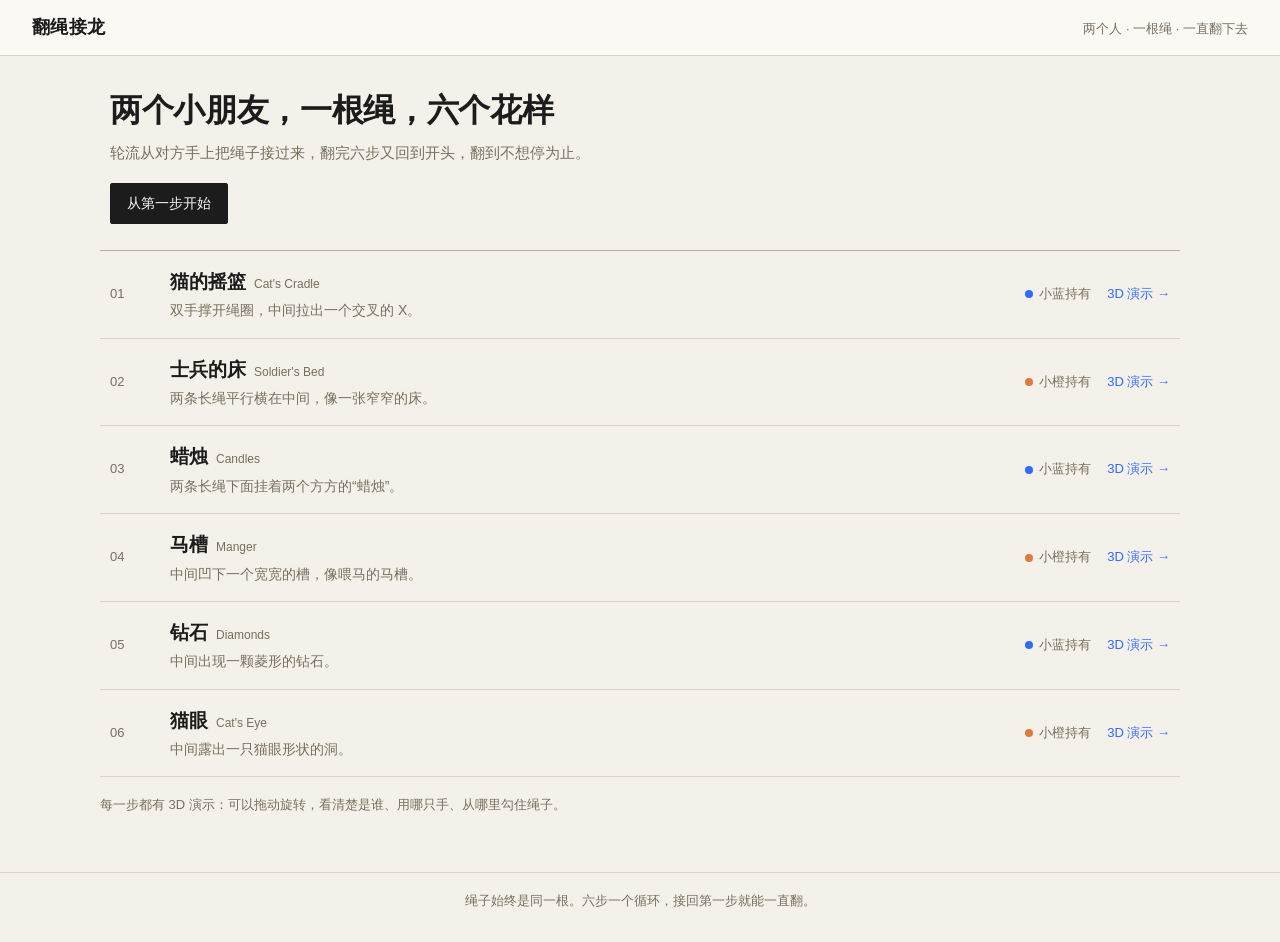
==== commit 22c7e2f7: "update" ====
--- a/cradle/index.html
+++ b/cradle/index.html
@@ -1,399 +1,85 @@
-<!doctype html>
+<!DOCTYPE html>
 <html lang="zh-CN">
 <head>
-<meta charset="utf-8">
-<meta name="viewport" content="width=device-width, initial-scale=1, viewport-fit=cover">
-<meta name="theme-color" content="#fff5f8">
-<meta name="description" content="翻绳小花园：给小朋友的翻绳花样图鉴与分步教程，从面条、眼镜到蝴蝶、埃菲尔铁塔和双人接龙，平板和手机都能轻松翻。">
-<title>翻绳小花园 · 一根绳子的魔法</title>
-<link rel="icon" href="icon.svg" type="image/svg+xml">
-<link rel="manifest" href="manifest.webmanifest">
-<link rel="stylesheet" href="css/style.css">
+  <meta charset="utf-8" />
+  <meta name="viewport" content="width=device-width, initial-scale=1, viewport-fit=cover" />
+  <title>翻绳接龙 · 两个人一根绳</title>
+  <meta name="description" content="两个小朋友轮流接绳的翻绳接龙，六个花样循环，可以一直翻下去。3D 演示每一步怎么接。" />
+  <meta name="theme-color" content="#f4f1ea" />
+  <link rel="manifest" href="manifest.webmanifest" />
+  <link rel="icon" href="icon.svg" type="image/svg+xml" />
+  <link rel="stylesheet" href="css/style.css" />
 </head>
 <body>
-<div class="bg-petals" aria-hidden="true">
-  <span class="petal p1"></span><span class="petal p2"></span><span class="petal p3"></span>
-  <span class="petal p4"></span><span class="petal p5"></span><span class="petal p6"></span>
-</div>
+  <header class="topbar">
+    <a class="brand" href="#/">翻绳接龙</a>
+    <span class="topbar-note">两个人 · 一根绳 · 一直翻下去</span>
+  </header>
 
-<svg class="svg-defs" width="0" height="0" aria-hidden="true" focusable="false">
-  <defs>
-    <linearGradient id="stringGrad" x1="0" y1="0" x2="1" y2="1">
-      <stop offset="0" stop-color="#ff6f9c"/>
-      <stop offset=".5" stop-color="#b06fe0"/>
-      <stop offset="1" stop-color="#45c4b0"/>
-    </linearGradient>
-    <linearGradient id="stringGradWarm" x1="0" y1="0" x2="1" y2="1">
-      <stop offset="0" stop-color="#ffb36b"/>
-      <stop offset=".55" stop-color="#ff7fae"/>
-      <stop offset="1" stop-color="#b06fe0"/>
-    </linearGradient>
-    <filter id="stringShadow" x="-20%" y="-20%" width="140%" height="140%">
-      <feDropShadow dx="0" dy="3" stdDeviation="3" flood-color="#c4628e" flood-opacity=".35"/>
-    </filter>
-  </defs>
-</svg>
+  <main class="wrap">
+    <!-- 列表页 -->
+    <section id="listView" class="view">
+      <div class="list-intro">
+        <h1>两个小朋友，一根绳，六个花样</h1>
+        <p>轮流从对方手上把绳子接过来，翻完六步又回到开头，翻到不想停为止。</p>
+        <button class="btn primary" id="startBtn">从第一步开始</button>
+      </div>
+      <ol class="figure-list" id="figureList"></ol>
+      <p class="list-note">每一步都有 3D 演示：可以拖动旋转，看清楚是谁、用哪只手、从哪里勾住绳子。</p>
+    </section>
 
-<header class="site-header">
-  <div class="header-inner">
-    <a class="brand" href="#top" aria-label="回到顶部">
-      <span class="brand-mark" aria-hidden="true">
-        <svg viewBox="0 0 44 44"><path d="M22 9c-6-6-16-2-15 7 1 7 9 12 15 18 6-6 14-11 15-18 1-9-9-13-15-7Z" fill="none" stroke="url(#stringGrad)" stroke-width="3.5" stroke-linecap="round"/></svg>
-      </span>
-      <span class="brand-text">翻绳小花园<small>String Garden</small></span>
-    </a>
-    <nav class="nav" aria-label="页面导航">
-      <a href="#learn">先学基础</a>
-      <a href="#gallery">花样图鉴</a>
-      <a href="#relay">双人接龙</a>
-      <a href="#facts">小知识</a>
-    </nav>
-    <div class="header-actions">
-      <button class="pill progress-pill" id="progressBtn" type="button" aria-haspopup="dialog">
-        <span aria-hidden="true">🌸</span><span id="progressText">已学会 0 / 18</span>
-      </button>
-      <button class="icon-btn" id="soundBtn" type="button" aria-pressed="true" aria-label="开关音效">
-        <span aria-hidden="true" id="soundIcon">🔔</span>
-      </button>
-      <button class="icon-btn menu-toggle" id="menuToggle" type="button" aria-label="打开导航" aria-expanded="false" aria-controls="mobileNav">
-        <span aria-hidden="true">☰</span>
-      </button>
-    </div>
-  </div>
-  <nav class="mobile-nav" id="mobileNav" aria-label="移动导航" hidden>
-    <a href="#learn">先学基础</a><a href="#gallery">花样图鉴</a><a href="#relay">双人接龙</a><a href="#facts">小知识</a>
-  </nav>
-</header>
+    <!-- 详情页 -->
+    <section id="detailView" class="view" hidden>
+      <div class="detail-head">
+        <a class="btn ghost back" href="#/">← 返回列表</a>
+        <div class="detail-title">
+          <h1 id="figName"></h1>
+          <span id="figEn" class="en"></span>
+        </div>
+        <span class="counter" id="figCounter"></span>
+      </div>
 
-<main id="top">
-  <!-- ───────────── HERO ───────────── -->
-  <section class="hero">
-    <div class="hero-copy">
-      <p class="eyebrow">适合 5–12 岁 · 平板更配哦</p>
-      <h1>一根绳子，<br>变出<span class="hl">一整个小花园</span></h1>
-      <p class="hero-lead">从一根会晃的“面条”开始，翻出眼镜、太阳、蝴蝶和小星星，还能和好朋友一起接力，越翻越厉害。</p>
-      <div class="hero-actions">
-        <a class="btn primary big" href="#learn">先学基础 <span aria-hidden="true">→</span></a>
-        <button class="btn ghost big" id="drawBtn" type="button">🎲 随机抽一个花样</button>
+      <div class="detail-grid">
+        <div class="stage-col">
+          <div class="stage-wrap">
+            <canvas id="stage3d"></canvas>
+            <div class="stage-hint">拖动旋转 · 滚轮缩放</div>
+            <div class="holder-chip" id="holderChip"><i></i><span></span></div>
+          </div>
+
+          <div class="controls">
+            <button class="btn" id="prevBtn">上一步</button>
+            <button class="btn primary" id="playBtn">连续演示</button>
+            <button class="btn" id="nextBtn">下一步</button>
+            <label class="speed"><input type="checkbox" id="speedToggle" /> 慢速</label>
+            <button class="btn ghost small" id="camBtn">复位视角</button>
+          </div>
+
+          <div class="progress" id="progress"></div>
+        </div>
+
+        <aside class="side-col">
+          <div class="action-card">
+            <div class="action-head">
+              <span id="actionWho"></span>
+              <span class="action-arrow">接手 →</span>
+              <span id="actionNextName"></span>
+            </div>
+            <p id="actionText"></p>
+          </div>
+
+          <p class="fig-desc" id="figDesc"></p>
+
+          <ol class="step-list" id="stepList"></ol>
+        </aside>
       </div>
-      <ul class="hero-stats">
-        <li><strong>18</strong><span>个花样</span></li>
-        <li><strong>3</strong><span>个难度</span></li>
-        <li><strong>2</strong><span>人也能玩</span></li>
-      </ul>
-    </div>
-    <div class="hero-art" aria-hidden="true">
-      <svg viewBox="0 0 600 520" class="hero-svg">
-        <path class="blob blob-a" d="M120 230c-40-90 40-160 130-160 70 0 100-40 170-20 90 25 130 120 90 210-35 80-120 140-220 140S160 320 120 230Z" fill="#ffe3ee"/>
-        <path class="blob blob-b" d="M420 120c50 20 90 90 70 150-20 55-90 60-130 30-40-32-30-120 10-160 20-18 30-28 50-20Z" fill="#e9dcff"/>
-        <g class="hero-string">
-          <path d="M150 290c0-70 66-110 150-110s150 40 150 110" fill="none" stroke="url(#stringGrad)" stroke-width="8" stroke-linecap="round"/>
-          <path d="M150 290c0 70 66 100 150 100s150-30 150-100" fill="none" stroke="url(#stringGrad)" stroke-width="8" stroke-linecap="round"/>
-          <path d="M150 290 L450 290" fill="none" stroke="url(#stringGrad)" stroke-width="6" stroke-linecap="round" opacity=".55"/>
-          <path d="M210 236 L390 344 M390 236 L210 344" fill="none" stroke="url(#stringGrad)" stroke-width="6" stroke-linecap="round" opacity=".8"/>
-        </g>
-        <g class="hero-cat" transform="translate(300 268)">
-          <ellipse cx="0" cy="66" rx="70" ry="46" fill="#fff7f2" stroke="#ffd3e0" stroke-width="3"/>
-          <circle cx="0" cy="8" r="56" fill="#fffaf6" stroke="#ffd3e0" stroke-width="3"/>
-          <path d="M-50-28 -34-74 -8-46Z" fill="#fffaf6" stroke="#ffd3e0" stroke-width="3"/>
-          <path d="M50-28 34-74 8-46Z" fill="#fffaf6" stroke="#ffd3e0" stroke-width="3"/>
-          <ellipse cx="-22" cy="4" rx="6" ry="8" fill="#6b5068"/>
-          <ellipse cx="22" cy="4" rx="6" ry="8" fill="#6b5068"/>
-          <circle cx="-30" cy="22" r="8" fill="#ffc6d8" opacity=".85"/>
-          <circle cx="30" cy="22" r="8" fill="#ffc6d8" opacity=".85"/>
-          <path d="M0 18 l-7 7 h14 Z" fill="#ff8fb2"/>
-          <path d="M0 25 q-7 9 -16 4 M0 25 q7 9 16 4" fill="none" stroke="#b98da6" stroke-width="2.5" stroke-linecap="round"/>
-          <path d="M-56 8 h-22 M-56 18 l-22 8 M56 8 h22 M56 18 l22 8" stroke="#d9aec2" stroke-width="2.5" stroke-linecap="round" opacity=".8"/>
-        </g>
-        <g class="hero-spark" fill="#ffd166">
-          <path d="M470 250 l6 16 16 6-16 6-6 16-6-16-16-6 16-6Z"/>
-          <path d="M140 190 l4 11 11 4-11 4-4 11-4-11-11-4 11-4Z"/>
-          <path d="M430 410 l4 11 11 4-11 4-4 11-4-11-11-4 11-4Z"/>
-        </g>
-        <g class="hero-heart" fill="#ff9dbc">
-          <path d="M118 372c-12-11-24-2-18 8 4 7 12 10 18 16 6-6 14-9 18-16 6-10-6-19-18-8Z"/>
-          <path d="M486 160c-9-8-18-1-13 6 3 5 9 7 13 12 4-5 10-7 13-12 5-7-4-14-13-6Z"/>
-        </g>
-      </svg>
-      <span class="float-tag tag-1">面条 🍜</span>
-      <span class="float-tag tag-2">蝴蝶 🦋</span>
-      <span class="float-tag tag-3">小星星 ✨</span>
-    </div>
-  </section>
+    </section>
+  </main>
 
-  <!-- ───────────── 基础课 ───────────── -->
-  <section class="section" id="learn">
-    <div class="section-head">
-      <p class="eyebrow">STEP 1 · 入门</p>
-      <h2>先跟绳子做个朋友</h2>
-      <p class="section-sub">一根绳子、两只手，就可以开始了。花三分钟看完这一页，后面的花样会轻松很多。</p>
-    </div>
-    <div class="learn-grid">
-      <article class="lesson-card">
-        <div class="lesson-icon" aria-hidden="true">
-          <svg viewBox="0 0 120 96">
-            <path d="M18 52c0-20 19-32 42-32s42 12 42 32-19 30-42 30S18 72 18 52Z" fill="none" stroke="url(#stringGrad)" stroke-width="6" stroke-linecap="round"/>
-            <path d="M82 34c8 2 12 8 12 14M86 30c10 3 16 12 14 22" fill="none" stroke="#ffb3cd" stroke-width="4" stroke-linecap="round"/>
-          </svg>
-        </div>
-        <h3>选一根听话的绳子</h3>
-        <p>大约 <strong>1 米</strong> 长的棉绳或毛线最合适——差不多是你张开双臂的长度。尼龙绳太滑，容易“逃跑”。</p>
-        <p class="mini-note">💡 把绳子在腰上绕一圈，再多出一个手掌，就是刚刚好的长度。</p>
-      </article>
-      <article class="lesson-card">
-        <div class="lesson-icon" aria-hidden="true">
-          <svg viewBox="0 0 120 96">
-            <path d="M20 60c14-26 34-30 40-8 5 20-18 24-22 8-3-12 14-20 26-10 10 9 6 26-10 28-18 3-28-14-20-28" fill="none" stroke="url(#stringGradWarm)" stroke-width="5.5" stroke-linecap="round"/>
-            <circle cx="92" cy="30" r="4" fill="#ffd166"/>
-          </svg>
-        </div>
-        <h3>打一个牢固的小结</h3>
-        <p>把两头接起来打一个<strong>死结</strong>，剪掉多余的线头。结要小，藏在掌心里，翻的时候才不会勾到。</p>
-        <p class="mini-note">💡 打完拉一拉，确认不会散开再开始。</p>
-      </article>
-      <article class="lesson-card wide">
-        <div class="lesson-icon" aria-hidden="true">
-          <svg viewBox="0 0 160 96">
-            <g fill="none" stroke="url(#stringGrad)" stroke-width="5" stroke-linecap="round">
-              <path d="M12 34c14-16 30-16 44 0M104 34c14-16 30-16 44 0M12 34v34M148 34v34M12 68h136"/>
-              <path d="M46 34c12 24 56 24 68 0"/>
-            </g>
-          </svg>
-        </div>
-        <h3>记住三种起手</h3>
-        <div class="starts">
-          <div class="start-item"><span class="dot"></span><b>基础起手</b><span>双手套进绳圈，手掌撑开，绳子横在掌心。</span></div>
-          <div class="start-item"><span class="dot"></span><b>拇指小指起手</b><span>绳圈只挂在两只手的拇指和小指上，中间留空。</span></div>
-          <div class="start-item"><span class="dot"></span><b>双人起手</b><span>面对面，一人撑绳，另一人用小指或拇指食指来接。</span></div>
-        </div>
-      </article>
-      <article class="lesson-card">
-        <div class="lesson-icon" aria-hidden="true">
-          <svg viewBox="0 0 120 96">
-            <g fill="#ffe0d2" stroke="#f3b8a4" stroke-width="2.5">
-              <ellipse cx="56" cy="66" rx="26" ry="20"/>
-              <rect x="30" y="40" width="9" height="26" rx="4.5"/>
-              <rect x="41" y="30" width="10" height="36" rx="5"/>
-              <rect x="53" y="24" width="10" height="42" rx="5"/>
-              <rect x="65" y="30" width="9" height="36" rx="4.5"/>
-              <rect x="76" y="42" width="9" height="24" rx="4.5"/>
-              <rect x="22" y="54" width="9" height="20" rx="4.5" transform="rotate(-28 26 64)"/>
-            </g>
-            <path d="M56 58c8-6 16-6 22 0" fill="none" stroke="url(#stringGrad)" stroke-width="3.5" stroke-linecap="round"/>
-          </svg>
-        </div>
-        <h3>认识手指的小名字</h3>
-        <p>拇指、食指、中指、无名指、小指。教程里会一直用到它们，先在心里点一遍名吧。</p>
-        <p class="mini-note">💡 小指虽然小，翻绳的时候却最常派上用场。</p>
-      </article>
-    </div>
-  </section>
+  <footer class="foot">
+    <span>绳子始终是同一根。六步一个循环，接回第一步就能一直翻。</span>
+  </footer>
 
-  <!-- ───────────── 花样图鉴 ───────────── -->
-  <section class="section" id="gallery">
-    <div class="section-head">
-      <p class="eyebrow">STEP 2 · 图鉴</p>
-      <h2>挑一个喜欢的开始</h2>
-      <p class="section-sub">简单 → 中等 → 复杂，一共 18 个花样。点开卡片，可以一步一步跟着翻。</p>
-    </div>
-    <div class="filters" role="group" aria-label="筛选花样">
-      <button class="chip active" type="button" data-filter="all">全部 18</button>
-      <button class="chip" type="button" data-filter="easy">⭐ 简单</button>
-      <button class="chip" type="button" data-filter="mid">⭐⭐ 中等</button>
-      <button class="chip" type="button" data-filter="hard">⭐⭐⭐ 复杂</button>
-      <button class="chip" type="button" data-filter="duo">🤝 双人</button>
-      <button class="chip" type="button" data-filter="done">✅ 已学会</button>
-    </div>
-    <div class="figure-grid" id="figureGrid"></div>
-    <p class="empty-state" id="emptyState" hidden>还没有学会的花样哦，先去翻一个吧～</p>
-  </section>
-
-  <!-- ───────────── 双人接龙 ───────────── -->
-  <section class="section relay-section" id="relay">
-    <div class="relay-layout">
-      <div class="relay-copy">
-        <p class="eyebrow">STEP 3 · 一起玩</p>
-        <h2>双人接龙：<br>一个人翻给另一个人</h2>
-        <p>接龙没有输赢，只有“接下来”。一个人把花样撑开，另一个人接过去翻成新的形状，轮流交替，直到有一方翻不下去为止。</p>
-        <ul class="relay-rules">
-          <li><span>1</span>两个人面对面，距离大约一臂远。</li>
-          <li><span>2</span>接的人只碰绳子，不碰对方的手指。</li>
-          <li><span>3</span>翻的时候慢一点，翻完再松手。</li>
-          <li><span>4</span>翻散了也没关系，从头再来就好啦。</li>
-        </ul>
-        <div class="relay-timer" id="relayTimer">
-          <div class="timer-head"><span class="timer-dot"></span><b>接龙计时器</b><span class="timer-note">看你们能多快接完一轮</span></div>
-          <div class="timer-main"><span id="timerValue">00:00</span><span class="timer-next" id="timerNext">从“面条”开始</span></div>
-          <div class="timer-actions">
-            <button class="btn primary" id="timerStart" type="button">开始接龙</button>
-            <button class="btn ghost" id="timerNextBtn" type="button" hidden>翻好啦，下一手</button>
-            <button class="btn ghost" id="timerReset" type="button" hidden>重来</button>
-          </div>
-        </div>
-      </div>
-      <div class="relay-chain-wrap">
-        <h3 class="chain-title">接龙顺序</h3>
-        <ol class="relay-chain" id="relayChain"></ol>
-        <p class="chain-foot">卡住了？点任意一手，就能看它的分步教程。</p>
-      </div>
-    </div>
-  </section>
-
-  <!-- ───────────── 小知识 ───────────── -->
-  <section class="section" id="facts">
-    <div class="section-head">
-      <p class="eyebrow">SIDE QUEST · 小知识</p>
-      <h2>绳子背后的小秘密</h2>
-      <p class="section-sub">翻绳不只是一根绳子，它已经陪着全世界的小朋友玩了好几百年。</p>
-    </div>
-    <div class="facts-grid">
-      <article class="fact-card">
-        <span class="fact-emoji" aria-hidden="true">🧵</span>
-        <h3>它有很多名字</h3>
-        <p>在中国，它叫翻花绳，也叫翻线戏、线翻花、挑绷绷、解股。光听名字就知道，各地的小朋友都在玩。</p>
-      </article>
-      <article class="fact-card">
-        <span class="fact-emoji" aria-hidden="true">🏰</span>
-        <h3>十七世纪的英国</h3>
-        <p>“猫的摇篮”这个名字，早在十七世纪的英国图画里就出现了。那时候的小朋友也在翻同样的花样。</p>
-      </article>
-      <article class="fact-card">
-        <span class="fact-emoji" aria-hidden="true">🌍</span>
-        <h3>全世界都在翻</h3>
-        <p>日本的“あやとり”、因纽特人的线绳游戏、非洲的绳子故事……形状不一样，快乐是一样的。</p>
-      </article>
-      <article class="fact-card">
-        <span class="fact-emoji" aria-hidden="true">🤯</span>
-        <h3>大人也会被难住</h3>
-        <p>“手铐逃脱”其实是一道数学谜题，很多大人第一次玩也解不开。你可以去考考爸爸妈妈。</p>
-      </article>
-    </div>
-  </section>
-
-  <!-- ───────────── 小手册 ───────────── -->
-  <section class="section handbook" id="handbook">
-    <div class="handbook-inner">
-      <div>
-        <p class="eyebrow">MY BOOK · 我的小手册</p>
-        <h2>每学会一个，就点亮一朵小花</h2>
-        <p>进度会自动保存在这台设备上。集齐三个简单花样、六个中等花样、四个复杂花样，都能拿到小徽章。</p>
-      </div>
-      <div class="handbook-actions">
-        <button class="btn primary big" type="button" id="handbookBtn">打开我的手册 🌷</button>
-        <button class="btn ghost big" type="button" id="drawBtn2">🎲 抽一个花样</button>
-      </div>
-      <div class="badge-row" id="badgeRow" aria-hidden="true"></div>
-    </div>
-  </section>
-</main>
-
-<footer class="site-footer">
-  <div class="footer-inner">
-    <div>
-      <h3>给爸爸妈妈的话</h3>
-      <p>翻绳能锻炼手指的灵活性、空间想象和耐心。孩子翻不出来的时候，先让她把“形状”看明白，再慢慢找那根要勾的绳子，比直接替她翻更有意思。</p>
-    </div>
-    <div>
-      <h3>参考与延伸</h3>
-      <ul class="footer-links">
-        <li><a href="https://zh.wikipedia.org/wiki/%E7%BF%BB%E8%8A%B1%E7%BB%B3" target="_blank" rel="noopener">维基百科 · 翻花绳</a></li>
-        <li><a href="https://en.wikipedia.org/wiki/Cat%27s_cradle" target="_blank" rel="noopener">Wikipedia · Cat's cradle</a></li>
-        <li><a href="https://www.wikihow.com/Play-Cat%27s-Cradle" target="_blank" rel="noopener">wikiHow · Play Cat's Cradle</a></li>
-        <li><a href="https://en.wikipedia.org/wiki/String_figure" target="_blank" rel="noopener">Wikipedia · String figure</a></li>
-      </ul>
-    </div>
-    <div>
-      <h3>绳子打结了？</h3>
-      <p>别硬拽。找到结的中心，用两根手指把它撑开，再轻轻抖一抖，绳子自己就会松开。翻绳和玩绳子一样，越急越乱。</p>
-    </div>
-  </div>
-  <p class="footer-note">翻绳小花园 · 一根绳子，可以玩很久很久 · 教程由大朋友和小朋友一起整理</p>
-</footer>
-
-<!-- ───────────── 教程弹层 ───────────── -->
-<dialog class="tutorial-dialog" id="tutorialDialog" aria-labelledby="tutTitle">
-  <div class="tutorial">
-    <header class="tut-head">
-      <div class="tut-heading">
-        <span class="level-chip" id="tutLevel">⭐ 简单</span>
-        <h2 id="tutTitle">面条</h2>
-        <p class="tut-en" id="tutEn">Spaghetti</p>
-      </div>
-      <div class="tut-meta" id="tutMeta"></div>
-      <button class="close-btn" id="tutClose" type="button" aria-label="关闭教程">✕</button>
-    </header>
-    <div class="tut-body">
-      <div class="tut-stage">
-        <div class="stage-art" id="tutArt"></div>
-        <div class="stage-key" id="tutKey">撑</div>
-        <div class="stage-progress"><span id="tutStepNo">第 1 步 / 共 4 步</span><span id="tutPercent">25%</span></div>
-        <div class="stage-bar"><span id="tutBar"></span></div>
-      </div>
-      <div class="tut-side">
-        <p class="tut-intro" id="tutIntro"></p>
-        <ol class="step-list" id="tutSteps"></ol>
-        <div class="tut-tip" id="tutTip"></div>
-        <div class="tut-fun" id="tutFun"></div>
-      </div>
-    </div>
-    <footer class="tut-foot">
-      <button class="btn ghost" id="prevStep" type="button">← 上一步</button>
-      <div class="dots" id="tutDots" aria-hidden="true"></div>
-      <button class="btn primary" id="nextStep" type="button">下一步 →</button>
-    </footer>
-    <div class="tut-done" id="tutDone" hidden>
-      <div class="done-sticker">
-        <svg viewBox="0 0 120 120" aria-hidden="true">
-          <circle cx="60" cy="60" r="50" fill="#fff3f8" stroke="#ffc2d8" stroke-width="4" stroke-dasharray="6 8"/>
-          <path d="M60 34c-9-9-24-3-22 10 1 10 13 17 22 26 9-9 21-16 22-26 2-13-13-19-22-10Z" fill="#ff8fb2"/>
-          <path d="M35 78c8-6 18-6 25 0" fill="none" stroke="#b06fe0" stroke-width="3.5" stroke-linecap="round"/>
-          <path d="M60 78c8-6 18-6 25 0" fill="none" stroke="#45c4b0" stroke-width="3.5" stroke-linecap="round"/>
-        </svg>
-      </div>
-      <h3>学会啦！</h3>
-      <p id="doneText">你点亮了一朵新的小花。</p>
-      <div class="done-actions">
-        <button class="btn primary" id="doneClose" type="button">收进小手册</button>
-        <button class="btn ghost" id="doneAgain" type="button">再翻一遍</button>
-      </div>
-    </div>
-  </div>
-</dialog>
-
-<!-- ───────────── 随机抽签 ───────────── -->
-<dialog class="draw-dialog" id="drawDialog" aria-labelledby="drawTitle">
-  <div class="draw-card">
-    <button class="close-btn" id="drawClose" type="button" aria-label="关闭">✕</button>
-    <p class="eyebrow">幸运抽签</p>
-    <h2 id="drawTitle">今天翻点什么？</h2>
-    <div class="draw-slot" id="drawSlot" aria-live="polite">面条</div>
-    <div class="draw-art" id="drawArt"></div>
-    <p class="draw-desc" id="drawDesc"></p>
-    <div class="draw-actions">
-      <button class="btn primary" id="drawGo" type="button">就翻这个 →</button>
-      <button class="btn ghost" id="drawAgain" type="button">再抽一次 🎲</button>
-    </div>
-  </div>
-</dialog>
-
-<!-- ───────────── 我的手册 ───────────── -->
-<dialog class="handbook-dialog" id="handbookDialog" aria-labelledby="hbTitle">
-  <div class="hb-card">
-    <button class="close-btn" id="hbClose" type="button" aria-label="关闭">✕</button>
-    <p class="eyebrow">我的小手册</p>
-    <h2 id="hbTitle">已经点亮的花</h2>
-    <div class="hb-summary" id="hbSummary"></div>
-    <div class="badge-grid" id="badgeGrid"></div>
-    <div class="hb-learned" id="hbLearned"></div>
-  </div>
-</dialog>
-
-<canvas id="confettiCanvas" aria-hidden="true"></canvas>
-<div class="toast" id="toast" role="status" aria-live="polite"></div>
-
-<noscript><p class="noscript">这个页面需要打开 JavaScript 才能看到花样图鉴和分步教程哦。</p></noscript>
-
-<script src="js/figures.js"></script>
-<script src="js/app.js"></script>
+  <script type="module" src="js/app.js"></script>
 </body>
 </html>
--- a/cradle/css/style.css
+++ b/cradle/css/style.css
@@ -1,1747 +1,294 @@
-/* ════════════════════════════════════════════
-   翻绳小花园 · 样式
-   奶油粉彩 + 圆润字形，优先适配平板
-   ════════════════════════════════════════════ */
-
 :root {
-  --cream: #fff8f3;
-  --paper: #fffdfb;
-  --rose: #ff6f9c;
-  --rose-deep: #e5477d;
-  --pink-soft: #ffe3ee;
-  --pink-line: #ffd2e2;
-  --lav: #b48ce6;
-  --lav-deep: #8f63c9;
-  --lav-soft: #eee5ff;
-  --mint: #45c4b0;
-  --mint-soft: #ddf6f0;
-  --gold: #ffd166;
-  --gold-soft: #fff4d6;
-  --ink: #5a4557;
-  --ink-soft: #8d7788;
-  --ink-faint: #b39fae;
-  --line: rgba(90, 69, 87, .12);
-  --line-strong: rgba(90, 69, 87, .18);
-  --shadow-sm: 0 6px 16px -8px rgba(150, 90, 120, .35);
-  --shadow-md: 0 18px 40px -20px rgba(150, 90, 120, .45);
-  --shadow-lg: 0 34px 70px -30px rgba(140, 80, 115, .45);
-  --radius-sm: 14px;
-  --radius: 26px;
-  --radius-lg: 34px;
-  --font-round: "YouYuan", "幼圆", "Yuanti SC", "PingFang SC", "Hiragino Sans GB", "Microsoft YaHei", sans-serif;
-  --font-body: "PingFang SC", "Hiragino Sans GB", "Microsoft YaHei", "Noto Sans SC", system-ui, sans-serif;
-  --header-h: 76px;
-}
-
-*,
-*::before,
-*::after { box-sizing: border-box; }
-
-html {
-  scroll-behavior: smooth;
-  scroll-padding-top: calc(var(--header-h) + 18px);
-  -webkit-text-size-adjust: 100%;
-}
-
+  --bg: #f4f1ea;
+  --paper: #fbf9f4;
+  --ink: #1c1c1c;
+  --muted: #77705f;
+  --line: #dcd5c6;
+  --line-strong: #b7ae9a;
+  --blue: #2f6bff;
+  --orange: #e07a3f;
+}
+
+* { box-sizing: border-box; }
+html, body { margin: 0; }
 body {
-  margin: 0;
-  font-family: var(--font-body);
-  font-size: clamp(16px, .95vw + 10px, 18px);
-  line-height: 1.7;
+  background: var(--bg);
   color: var(--ink);
-  background:
-    radial-gradient(1200px 700px at 85% -10%, #ffe9f2 0%, transparent 60%),
-    radial-gradient(1000px 700px at 5% 8%, #f2ebff 0%, transparent 55%),
-    radial-gradient(900px 600px at 60% 100%, #e8faf5 0%, transparent 60%),
-    var(--cream);
-  min-height: 100dvh;
-  overflow-x: hidden;
-  -webkit-tap-highlight-color: transparent;
-}
-
-h1, h2, h3, h4 {
-  font-family: var(--font-round);
-  font-weight: 800;
-  line-height: 1.25;
-  margin: 0;
-  letter-spacing: .01em;
-}
-
-p { margin: 0; }
-ul, ol { margin: 0; padding: 0; list-style: none; }
-a { color: inherit; }
+  font: 16px/1.6 -apple-system, "PingFang SC", "Noto Sans SC", "Microsoft YaHei", sans-serif;
+  -webkit-font-smoothing: antialiased;
+}
+a { color: inherit; text-decoration: none; }
 button { font: inherit; color: inherit; }
-svg { display: block; }
-img { max-width: 100%; }
-
-:focus-visible {
-  outline: 3px solid var(--lav);
-  outline-offset: 3px;
-  border-radius: 8px;
-}
-
-/* ───────── 背景花瓣 ───────── */
-
-.bg-petals {
-  position: fixed;
-  inset: 0;
-  z-index: 0;
-  pointer-events: none;
-  overflow: hidden;
-}
-
-.petal {
-  position: absolute;
-  width: 130px;
-  height: 130px;
-  border-radius: 62% 38% 55% 45% / 46% 54% 46% 54%;
-  opacity: .4;
-  filter: blur(1px);
-  animation: petalDrift 26s ease-in-out infinite;
-}
-
-.p1 { top: 8%; left: -42px; background: #ffd9e6; rotate: 18deg; }
-.p2 { top: 34%; right: -54px; width: 170px; height: 170px; background: #e8dcff; animation-delay: -8s; rotate: -12deg; }
-.p3 { top: 62%; left: -60px; width: 160px; height: 160px; background: #d9f6ef; animation-delay: -15s; rotate: 26deg; }
-.p4 { top: 84%; right: -30px; width: 110px; height: 110px; background: #ffeccb; animation-delay: -4s; }
-.p5 { top: 18%; right: 14%; width: 56px; height: 56px; background: #ffe0ec; opacity: .55; animation-delay: -11s; }
-.p6 { top: 72%; left: 12%; width: 44px; height: 44px; background: #efe4ff; opacity: .6; animation-delay: -20s; }
-
-@keyframes petalDrift {
-  0%, 100% { transform: translate3d(0, 0, 0) rotate(0deg); }
-  50% { transform: translate3d(10px, -22px, 0) rotate(8deg); }
-}
-
-.svg-defs { position: absolute; width: 0; height: 0; overflow: hidden; }
-
-/* ───────── 头部 ───────── */
-
-.site-header {
+h1, p, ol, ul { margin: 0; padding: 0; }
+[hidden] { display: none !important; }
+
+/* ---------- 顶栏 ---------- */
+.topbar {
   position: sticky;
   top: 0;
-  z-index: 60;
-  background: rgba(255, 249, 245, .82);
-  backdrop-filter: blur(18px) saturate(1.3);
-  -webkit-backdrop-filter: blur(18px) saturate(1.3);
-  border-bottom: 1px solid rgba(255, 210, 226, .65);
-}
-
-.header-inner {
-  max-width: 1240px;
-  margin: 0 auto;
-  min-height: var(--header-h);
-  padding: 10px clamp(16px, 3vw, 34px);
-  display: flex;
-  align-items: center;
-  gap: clamp(14px, 3vw, 40px);
-}
-
-.brand {
-  display: inline-flex;
-  align-items: center;
-  gap: 10px;
-  text-decoration: none;
-  flex: none;
-}
-
-.brand-mark {
-  width: 44px;
-  height: 44px;
-  display: grid;
-  place-items: center;
-  background: #fff;
-  border-radius: 15px;
-  box-shadow: var(--shadow-sm);
-  border: 1px solid var(--pink-line);
-}
-
-.brand-mark svg { width: 30px; height: 30px; }
-
-.brand-text {
-  font-family: var(--font-round);
-  font-weight: 800;
-  font-size: 1.18rem;
-  line-height: 1.1;
-  display: flex;
-  flex-direction: column;
-}
-
-.brand-text small {
-  font-family: var(--font-body);
-  font-weight: 600;
-  font-size: .62rem;
-  letter-spacing: .2em;
-  color: var(--ink-faint);
-  text-transform: uppercase;
-  margin-top: 3px;
-}
-
-.nav {
-  display: flex;
-  align-items: center;
-  gap: clamp(8px, 2vw, 26px);
-  margin-left: auto;
-}
-
-.nav a {
-  text-decoration: none;
-  font-weight: 600;
-  font-size: .95rem;
-  color: var(--ink-soft);
-  padding: 10px 4px;
-  position: relative;
-  transition: color .2s;
-}
-
-.nav a::after {
-  content: "";
-  position: absolute;
-  left: 4px;
-  right: 4px;
-  bottom: 4px;
-  height: 3px;
-  border-radius: 3px;
-  background: linear-gradient(90deg, var(--rose), var(--lav));
-  transform: scaleX(0);
-  transform-origin: left;
-  transition: transform .25s ease;
-}
-
-.nav a:hover { color: var(--rose-deep); }
-.nav a:hover::after { transform: scaleX(1); }
-
-.header-actions {
-  display: flex;
-  align-items: center;
-  gap: 10px;
-  margin-left: auto;
-  flex: none;
-}
-
-.nav + .header-actions { margin-left: 0; }
-
-.pill {
-  display: inline-flex;
-  align-items: center;
-  gap: 7px;
-  min-height: 44px;
-  padding: 8px 16px;
-  border-radius: 999px;
-  border: 1px solid var(--pink-line);
-  background: #fff;
-  font-weight: 700;
-  font-size: .88rem;
-  color: var(--ink-soft);
-  cursor: pointer;
-  transition: transform .18s, box-shadow .18s, border-color .18s;
-}
-
-.progress-pill:hover {
-  border-color: var(--rose);
-  color: var(--rose-deep);
-  box-shadow: var(--shadow-sm);
-  transform: translateY(-1px);
-}
-
-.icon-btn {
-  width: 46px;
-  height: 46px;
-  display: grid;
-  place-items: center;
-  border-radius: 14px;
-  border: 1px solid var(--line);
-  background: #fff;
-  font-size: 1.15rem;
-  cursor: pointer;
-  transition: transform .18s, box-shadow .18s, background .18s;
-}
-
-.icon-btn:hover { transform: translateY(-1px); box-shadow: var(--shadow-sm); }
-.icon-btn[aria-pressed="false"] { opacity: .55; }
-
-.menu-toggle { display: none; }
-
-.mobile-nav {
-  display: none;
-  flex-wrap: wrap;
-  gap: 6px 18px;
-  padding: 10px clamp(16px, 4vw, 30px) 18px;
-  border-top: 1px dashed var(--pink-line);
-}
-
-.mobile-nav a {
-  text-decoration: none;
-  font-weight: 700;
-  color: var(--ink-soft);
-  padding: 8px 6px;
-}
-
-/* ───────── 通用布局 ───────── */
-
-main, .site-footer { position: relative; z-index: 1; }
-
-.section {
-  max-width: 1180px;
-  margin: 0 auto;
-  padding: clamp(56px, 8vw, 100px) clamp(18px, 4vw, 34px) 0;
-}
-
-.section-head {
-  max-width: 720px;
-  margin-bottom: clamp(26px, 4vw, 44px);
-}
-
-.eyebrow {
-  display: inline-flex;
-  align-items: center;
-  gap: 8px;
-  font-size: .78rem;
-  font-weight: 800;
-  letter-spacing: .14em;
-  text-transform: uppercase;
-  color: var(--rose-deep);
-  background: rgba(255, 227, 238, .8);
-  border: 1px solid var(--pink-line);
-  padding: 5px 14px;
-  border-radius: 999px;
-  margin-bottom: 14px;
-}
-
-.section-head h2 {
-  font-size: clamp(1.7rem, 3.2vw, 2.6rem);
-  margin-bottom: 12px;
-}
-
-.section-sub {
-  color: var(--ink-soft);
-  font-size: 1.02rem;
-  max-width: 62ch;
-}
-
-/* ───────── 按钮 ───────── */
-
-.btn {
-  display: inline-flex;
-  align-items: center;
-  justify-content: center;
-  gap: 8px;
-  min-height: 48px;
-  padding: 11px 24px;
-  border-radius: 999px;
-  border: 1px solid transparent;
-  font-family: var(--font-round);
-  font-weight: 700;
-  font-size: .98rem;
-  text-decoration: none;
-  cursor: pointer;
-  user-select: none;
-  transition: transform .18s ease, box-shadow .2s ease, background .2s, border-color .2s, color .2s;
-}
-
-.btn.big {
-  min-height: 56px;
-  padding: 14px 30px;
-  font-size: 1.05rem;
-}
-
-.btn.primary {
-  background: linear-gradient(120deg, var(--rose) 0%, #ff86ad 45%, var(--lav) 115%);
-  color: #fff;
-  box-shadow: 0 14px 26px -14px rgba(229, 71, 125, .8);
-}
-
-.btn.primary:hover { transform: translateY(-2px); box-shadow: 0 20px 32px -14px rgba(229, 71, 125, .75); }
-.btn.primary:active { transform: translateY(0) scale(.99); }
-
-.btn.ghost {
-  background: #fff;
-  color: var(--ink);
-  border-color: var(--pink-line);
-  box-shadow: var(--shadow-sm);
-}
-
-.btn.ghost:hover { border-color: var(--rose); color: var(--rose-deep); transform: translateY(-2px); }
-.btn.ghost:active { transform: translateY(0) scale(.99); }
-
-.btn:disabled { opacity: .45; cursor: not-allowed; transform: none !important; box-shadow: none; }
-
-/* ───────── HERO ───────── */
-
-.hero {
-  max-width: 1240px;
-  margin: 0 auto;
-  padding: clamp(30px, 5vw, 64px) clamp(18px, 4vw, 34px) clamp(20px, 3vw, 40px);
-  display: grid;
-  grid-template-columns: 1.05fr .95fr;
-  align-items: center;
-  gap: clamp(10px, 3vw, 44px);
-  min-height: min(760px, calc(100dvh - var(--header-h) - 20px));
-}
-
-.hero-copy h1 {
-  font-size: clamp(2.35rem, 5vw, 4.05rem);
-  line-height: 1.18;
-  letter-spacing: .01em;
-  margin: 6px 0 20px;
-}
-
-.hero-copy h1 .hl {
-  background: linear-gradient(transparent 62%, #ffc9dc 62%, #ffb7d1 88%, transparent 88%);
-  padding: 0 .06em;
-  color: var(--rose-deep);
-}
-
-.hero-lead {
-  max-width: 36ch;
-  color: var(--ink-soft);
-  font-size: clamp(1rem, 1.2vw, 1.13rem);
-}
-
-.hero-actions {
-  display: flex;
-  flex-wrap: wrap;
-  gap: 12px;
-  margin-top: 28px;
-}
-
-.hero-stats {
-  display: flex;
-  gap: clamp(18px, 4vw, 44px);
-  margin-top: 34px;
-  padding-top: 22px;
-  border-top: 1px dashed var(--pink-line);
-}
-
-.hero-stats li { display: flex; flex-direction: column; line-height: 1.2; }
-
-.hero-stats strong {
-  font-family: var(--font-round);
-  font-size: clamp(1.65rem, 2.6vw, 2.3rem);
-  background: linear-gradient(120deg, var(--rose), var(--lav));
-  -webkit-background-clip: text;
-  background-clip: text;
-  color: transparent;
-}
-
-.hero-stats span {
-  font-size: .82rem;
-  font-weight: 600;
-  color: var(--ink-faint);
-  margin-top: 4px;
-}
-
-.hero-art {
-  position: relative;
-  align-self: center;
-}
-
-.hero-svg { width: 100%; height: auto; filter: drop-shadow(0 26px 34px rgba(167, 111, 145, .18)); }
-
-.blob-a { transform-origin: 300px 230px; animation: blobPulse 9s ease-in-out infinite; }
-.blob-b { transform-origin: 430px 200px; animation: blobPulse 11s ease-in-out infinite reverse; }
-
-@keyframes blobPulse {
-  0%, 100% { transform: scale(1); }
-  50% { transform: scale(1.035); }
-}
-
-.hero-cat { animation: catBob 5.5s ease-in-out infinite; }
-@keyframes catBob {
-  0%, 100% { translate: 0 0; }
-  50% { translate: 0 -7px; }
-}
-
-.hero-spark path { animation: twinkle 4s ease-in-out infinite; transform-box: fill-box; transform-origin: center; }
-.hero-spark path:nth-child(2) { animation-delay: -1.4s; }
-.hero-spark path:nth-child(3) { animation-delay: -2.6s; }
-
-@keyframes twinkle {
-  0%, 100% { opacity: .55; transform: scale(.9); }
-  50% { opacity: 1; transform: scale(1.12); }
-}
-
-.float-tag {
-  position: absolute;
-  padding: 9px 16px;
-  border-radius: 999px;
-  background: rgba(255, 255, 255, .92);
-  border: 1px solid var(--pink-line);
-  box-shadow: var(--shadow-md);
-  font-family: var(--font-round);
-  font-weight: 700;
-  font-size: .9rem;
-  white-space: nowrap;
-  animation: tagFloat 6s ease-in-out infinite;
-}
-
-.tag-1 { top: 12%; left: 2%; rotate: -6deg; color: var(--rose-deep); }
-.tag-2 { top: 30%; right: -1%; rotate: 5deg; color: var(--lav-deep); animation-delay: -2s; }
-.tag-3 { bottom: 12%; left: 8%; rotate: 3deg; color: #2f9c88; animation-delay: -4s; }
-
-@keyframes tagFloat {
-  0%, 100% { transform: translateY(0); }
-  50% { transform: translateY(-9px); }
-}
-
-/* ───────── 基础课 ───────── */
-
-.learn-grid {
-  display: grid;
-  grid-template-columns: repeat(4, 1fr);
-  gap: 20px;
-}
-
-.lesson-card {
-  background: rgba(255, 255, 255, .82);
-  border: 1px solid rgba(255, 255, 255, .9);
-  border-radius: var(--radius);
-  padding: 24px 24px 22px;
-  box-shadow: var(--shadow-sm);
-  display: flex;
-  flex-direction: column;
-  gap: 10px;
-  position: relative;
-  overflow: hidden;
-}
-
-.lesson-card::before {
-  content: "";
-  position: absolute;
-  inset: 0 0 auto;
-  height: 5px;
-  background: linear-gradient(90deg, #ffc2d8, #e4d2ff, #bff0e7);
-  opacity: .8;
-}
-
-.lesson-card.wide { grid-column: span 2; }
-
-.lesson-card h3 { font-size: 1.16rem; }
-
-.lesson-card p {
-  font-size: .92rem;
-  color: var(--ink-soft);
-  line-height: 1.65;
-}
-
-.lesson-icon {
-  width: 100%;
-  height: 96px;
-  border-radius: 18px;
-  background:
-    radial-gradient(circle at 70% 20%, #fff 0%, transparent 50%),
-    linear-gradient(135deg, #fff5f9, #f4edff);
-  display: grid;
-  place-items: center;
-  margin-bottom: 4px;
-  overflow: hidden;
-}
-
-.lesson-icon svg { width: 84%; height: 84%; }
-
-.mini-note {
-  margin-top: auto;
-  font-size: .82rem !important;
-  color: var(--rose-deep) !important;
-  background: rgba(255, 227, 238, .55);
-  border-radius: 12px;
-  padding: 8px 11px;
-  line-height: 1.5;
-}
-
-.starts { display: grid; gap: 10px; margin-top: 6px; }
-
-.start-item {
-  display: grid;
-  grid-template-columns: 10px auto;
-  grid-template-areas: "dot title" ". desc";
-  column-gap: 10px;
-  row-gap: 1px;
-  align-items: start;
-  font-size: .88rem;
-}
-
-.start-item .dot {
-  grid-area: dot;
-  width: 9px;
-  height: 9px;
-  border-radius: 50%;
-  background: linear-gradient(135deg, var(--rose), var(--lav));
-  margin-top: 8px;
-}
-
-.start-item b { grid-area: title; font-size: .95rem; }
-.start-item span:last-child { grid-area: desc; color: var(--ink-soft); line-height: 1.55; }
-
-/* ───────── 筛选 ───────── */
-
-.filters {
-  display: flex;
-  flex-wrap: wrap;
-  gap: 10px;
-  margin-bottom: 28px;
-}
-
-.chip {
-  min-height: 44px;
-  padding: 8px 18px;
-  border-radius: 999px;
-  border: 1px solid var(--line);
-  background: rgba(255, 255, 255, .85);
-  font-weight: 700;
-  font-size: .9rem;
-  color: var(--ink-soft);
-  cursor: pointer;
-  transition: all .18s ease;
-  white-space: nowrap;
-}
-
-.chip:hover { border-color: var(--rose); color: var(--rose-deep); transform: translateY(-1px); }
-
-.chip.active {
-  background: linear-gradient(120deg, var(--rose), var(--lav));
-  border-color: transparent;
-  color: #fff;
-  box-shadow: 0 10px 20px -10px rgba(229, 71, 125, .8);
-}
-
-/* ───────── 图鉴卡片 ───────── */
-
-.figure-grid {
-  display: grid;
-  grid-template-columns: repeat(auto-fill, minmax(252px, 1fr));
-  gap: clamp(16px, 2.2vw, 24px);
-}
-
-.figure-card {
-  display: flex;
-  flex-direction: column;
-  gap: 0;
-  text-align: left;
-  padding: 12px 12px 18px;
-  border-radius: var(--radius);
-  border: 1px solid rgba(255, 255, 255, .9);
-  background: rgba(255, 255, 255, .86);
-  box-shadow: var(--shadow-sm);
-  cursor: pointer;
-  position: relative;
-  overflow: hidden;
-  transition: transform .22s ease, box-shadow .22s ease, border-color .22s ease;
-  font-family: inherit;
-}
-
-.figure-card::after {
-  content: "";
-  position: absolute;
-  inset: auto 0 0;
-  height: 4px;
-  background: linear-gradient(90deg, var(--rose), var(--lav), var(--mint));
-  opacity: 0;
-  transition: opacity .22s;
-}
-
-.figure-card:hover {
-  transform: translateY(-6px);
-  box-shadow: var(--shadow-md);
-  border-color: var(--pink-line);
-}
-
-.figure-card:hover::after { opacity: 1; }
-.figure-card:active { transform: translateY(-2px) scale(.995); }
-
-.card-art {
-  display: block;
-  border-radius: 20px;
-  background:
-    radial-gradient(circle at 78% 12%, rgba(255, 255, 255, .95) 0%, transparent 42%),
-    linear-gradient(150deg, #fff8fb 0%, #f6f0ff 55%, #eefbf7 100%);
-  padding: 10px 8px;
-  overflow: hidden;
-  position: relative;
-}
-
-.card-art svg { width: 100%; height: auto; }
-
-.card-body {
-  display: flex;
-  flex-direction: column;
-  gap: 4px;
-  padding: 14px 8px 0;
-}
-
-.card-head {
-  display: flex;
-  align-items: center;
-  justify-content: space-between;
-  gap: 8px;
-  position: absolute;
-  top: 22px;
-  left: 22px;
-  right: 22px;
-  pointer-events: none;
-}
-
-.level-tag {
-  display: inline-flex;
-  align-items: center;
-  gap: 4px;
-  font-size: .72rem;
-  font-weight: 800;
-  padding: 4px 10px;
-  border-radius: 999px;
-  background: rgba(255, 255, 255, .88);
-  border: 1px solid rgba(255, 255, 255, .9);
-  backdrop-filter: blur(4px);
-  box-shadow: 0 4px 10px -6px rgba(120, 70, 100, .35);
-}
-
-.level-tag.easy { color: #2f9c88; background: rgba(221, 246, 240, .92); }
-.level-tag.mid { color: var(--lav-deep); background: rgba(238, 229, 255, .92); }
-.level-tag.hard { color: var(--rose-deep); background: rgba(255, 227, 238, .92); }
-
-.learned-mark {
-  width: 28px;
-  height: 28px;
-  border-radius: 50%;
-  display: grid;
-  place-items: center;
-  font-size: .8rem;
-  font-weight: 900;
-  color: #fff;
-  background: linear-gradient(135deg, var(--mint), #6fd8c6);
-  box-shadow: 0 5px 10px -5px rgba(69, 196, 176, .9);
-}
-
-.card-title {
-  display: flex;
-  align-items: baseline;
-  gap: 8px;
-  flex-wrap: wrap;
-  font-family: var(--font-round);
-  font-weight: 800;
-  font-size: 1.2rem;
-  line-height: 1.3;
-}
-
-.card-title small {
-  font-family: var(--font-body);
-  font-size: .7rem;
-  font-weight: 600;
-  letter-spacing: .06em;
-  color: var(--ink-faint);
-  text-transform: uppercase;
-}
-
-.card-meta {
-  display: block;
-  font-size: .78rem;
-  font-weight: 600;
-  color: var(--ink-faint);
-}
-
-.card-intro {
-  display: block;
-  font-size: .84rem;
-  color: var(--ink-soft);
-  line-height: 1.55;
-  margin-top: 4px;
-  display: -webkit-box;
-  -webkit-line-clamp: 2;
-  -webkit-box-orient: vertical;
-  overflow: hidden;
-}
-
-.empty-state {
-  text-align: center;
-  color: var(--ink-faint);
-  padding: 50px 20px;
-  font-weight: 600;
-  background: rgba(255, 255, 255, .55);
-  border: 1px dashed var(--pink-line);
-  border-radius: var(--radius);
-}
-
-/* ───────── 图鉴里的绳线 ───────── */
-
-.card-art svg .s,
-.stage-art svg .s,
-.draw-art svg .s {
-  filter: drop-shadow(0 3px 2px rgba(180, 90, 130, .18));
-}
-
-.card-art svg .s path,
-.card-art svg .s circle,
-.card-art svg .s ellipse,
-.card-art svg .s line,
-.card-art svg .s polyline,
-.card-art svg .s polygon,
-.card-art svg .s rect,
-.stage-art svg .s path,
-.stage-art svg .s circle,
-.stage-art svg .s ellipse,
-.stage-art svg .s line,
-.stage-art svg .s polyline,
-.stage-art svg .s polygon,
-.stage-art svg .s rect,
-.draw-art svg .s path,
-.draw-art svg .s circle,
-.draw-art svg .s ellipse,
-.draw-art svg .s line,
-.draw-art svg .s polyline,
-.draw-art svg .s polygon,
-.draw-art svg .s rect {
-  fill: none;
-  stroke: url(#stringGrad);
-  stroke-width: 7;
-  stroke-linecap: round;
-  stroke-linejoin: round;
-}
-
-.card-art svg .deco .spark,
-.stage-art svg .deco .spark,
-.draw-art svg .deco .spark { fill: var(--gold); opacity: .95; }
-
-.card-art svg .deco .heart,
-.stage-art svg .deco .heart,
-.draw-art svg .deco .heart { fill: #ff9dbc; opacity: .9; }
-
-.card-art svg .deco .line,
-.stage-art svg .deco .line,
-.draw-art svg .deco .line {
-  fill: none;
-  stroke: #d4789e;
-  stroke-width: 4;
-  stroke-linecap: round;
-  stroke-linejoin: round;
-  opacity: .7;
-}
-
-/* 手部装饰 */
-
-.hands { opacity: .9; }
-
-.hand-palm { fill: #ffe3d6; stroke: #eeb39f; stroke-width: 2.4; }
-.hand-finger { fill: #ffe3d6; stroke: #eeb39f; stroke-width: 2; }
-.hand-nail { fill: #ffc9d8; }
-
-/* ───────── 双人接龙 ───────── */
-
-.relay-section { max-width: 1180px; }
-
-.relay-layout {
-  display: grid;
-  grid-template-columns: 1.05fr .95fr;
-  gap: clamp(24px, 4vw, 56px);
-  align-items: start;
-  background:
-    radial-gradient(circle at 92% 4%, rgba(255, 255, 255, .9) 0%, transparent 40%),
-    linear-gradient(135deg, #fff2f7 0%, #f2ecff 58%, #e9faf6 100%);
-  border: 1px solid rgba(255, 255, 255, .9);
-  border-radius: var(--radius-lg);
-  padding: clamp(26px, 4vw, 54px);
-  box-shadow: var(--shadow-md);
-}
-
-.relay-copy h2 { font-size: clamp(1.6rem, 3vw, 2.35rem); margin-bottom: 16px; }
-.relay-copy > p { color: var(--ink-soft); }
-
-.relay-rules {
-  display: grid;
-  gap: 10px;
-  margin: 22px 0 26px;
-  font-size: .92rem;
-  color: var(--ink-soft);
-}
-
-.relay-rules li { display: flex; gap: 11px; align-items: flex-start; }
-
-.relay-rules li span {
-  flex: none;
-  width: 25px;
-  height: 25px;
-  border-radius: 50%;
-  display: grid;
-  place-items: center;
-  font-size: .75rem;
-  font-weight: 800;
-  color: #fff;
-  background: linear-gradient(135deg, var(--rose), var(--lav));
-  margin-top: 1px;
-}
-
-.relay-timer {
-  background: #fff;
-  border: 1px solid var(--pink-line);
-  border-radius: 22px;
-  padding: 18px 20px;
-  box-shadow: var(--shadow-sm);
-}
-
-.timer-head {
-  display: flex;
-  align-items: center;
-  gap: 8px;
-  font-size: .82rem;
-  color: var(--ink-faint);
-}
-
-.timer-head b { color: var(--ink); font-size: .92rem; }
-
-.timer-dot {
-  width: 9px;
-  height: 9px;
-  border-radius: 50%;
-  background: var(--mint);
-  box-shadow: 0 0 0 4px rgba(69, 196, 176, .18);
-}
-
-.timer-note { margin-left: auto; font-size: .76rem; }
-
-.timer-main {
+  z-index: 10;
   display: flex;
   align-items: baseline;
   justify-content: space-between;
   gap: 12px;
-  flex-wrap: wrap;
-  margin: 8px 0 14px;
-}
-
-#timerValue {
-  font-family: var(--font-round);
-  font-size: clamp(2rem, 4vw, 2.9rem);
-  font-weight: 800;
-  font-variant-numeric: tabular-nums;
-  letter-spacing: .02em;
-  background: linear-gradient(120deg, var(--rose), var(--lav));
-  -webkit-background-clip: text;
-  background-clip: text;
-  color: transparent;
-  line-height: 1.1;
-}
-
-.timer-next { font-size: .84rem; color: var(--ink-soft); font-weight: 600; }
-
-.timer-actions { display: flex; flex-wrap: wrap; gap: 10px; }
-.timer-actions .btn { min-height: 44px; padding: 9px 20px; font-size: .9rem; }
-
-.relay-chain-wrap {
-  background: rgba(255, 255, 255, .82);
-  border: 1px solid rgba(255, 255, 255, .95);
-  border-radius: var(--radius);
-  padding: clamp(18px, 3vw, 28px);
-  box-shadow: var(--shadow-sm);
-}
-
-.chain-title { font-size: 1.14rem; margin-bottom: 16px; }
-
-.relay-chain { display: grid; gap: 0; }
-
-.relay-chain li {
-  position: relative;
-  padding-left: 46px;
-  padding-bottom: 8px;
-}
-
-.relay-chain li::before {
-  content: "";
-  position: absolute;
-  left: 14px;
-  top: 38px;
-  bottom: 2px;
-  width: 2px;
-  background: repeating-linear-gradient(to bottom, var(--pink-line) 0 5px, transparent 5px 10px);
-}
-
-.relay-chain li:last-child::before { display: none; }
-
-.relay-chain button {
-  width: 100%;
-  display: flex;
-  align-items: center;
-  gap: 12px;
-  min-height: 48px;
-  padding: 9px 14px;
-  border-radius: 14px;
-  border: 1px solid transparent;
-  background: transparent;
-  text-align: left;
-  cursor: pointer;
-  transition: background .18s, border-color .18s, transform .18s;
-}
-
-.relay-chain button:hover { background: #fff5f9; border-color: var(--pink-line); transform: translateX(3px); }
-
-.chain-num {
-  flex: none;
-  width: 28px;
-  height: 28px;
-  border-radius: 50%;
-  display: grid;
-  place-items: center;
-  font-size: .74rem;
-  font-weight: 800;
-  color: #fff;
-  background: linear-gradient(135deg, var(--rose), var(--lav));
-  margin-left: -32px;
-  box-shadow: 0 4px 10px -4px rgba(229, 71, 125, .7);
-}
-
-.chain-name {
-  font-family: var(--font-round);
-  font-weight: 700;
-  font-size: .96rem;
-}
-
-.chain-sub { font-size: .74rem; color: var(--ink-faint); }
-
-.chain-foot {
-  margin-top: 14px;
-  font-size: .78rem;
-  color: var(--ink-faint);
-  text-align: center;
-}
-
-/* ───────── 小知识 ───────── */
-
-.facts-grid {
-  display: grid;
-  grid-template-columns: repeat(4, 1fr);
-  gap: 18px;
-}
-
-.fact-card {
-  background: rgba(255, 255, 255, .78);
-  border: 1px solid rgba(255, 255, 255, .9);
-  border-radius: var(--radius);
-  padding: 24px;
-  box-shadow: var(--shadow-sm);
-  transition: transform .2s;
-}
-
-.fact-card:hover { transform: translateY(-4px); }
-
-.fact-emoji {
-  display: inline-grid;
-  place-items: center;
-  width: 52px;
-  height: 52px;
-  border-radius: 16px;
-  font-size: 1.5rem;
-  background: linear-gradient(135deg, #fff0f6, #f1e9ff);
-  border: 1px solid #fff;
-  box-shadow: var(--shadow-sm);
-  margin-bottom: 14px;
-}
-
-.fact-card h3 { font-size: 1.06rem; margin-bottom: 8px; }
-.fact-card p { font-size: .88rem; color: var(--ink-soft); line-height: 1.65; }
-
-/* ───────── 小手册 ───────── */
-
-.handbook { padding-bottom: clamp(30px, 4vw, 50px); }
-
-.handbook-inner {
-  display: grid;
-  grid-template-columns: 1.25fr auto;
-  gap: 26px 32px;
-  align-items: center;
-  background:
-    radial-gradient(circle at 88% 12%, rgba(255, 255, 255, .95) 0%, transparent 34%),
-    linear-gradient(120deg, #ffe9f1 0%, #f4ecff 48%, #e4f8f3 100%);
-  border: 1px solid rgba(255, 255, 255, .95);
-  border-radius: var(--radius-lg);
-  padding: clamp(26px, 4vw, 46px);
-  box-shadow: var(--shadow-md);
-}
-
-.handbook-inner h2 { font-size: clamp(1.55rem, 2.8vw, 2.2rem); margin-bottom: 12px; }
-.handbook-inner p { color: var(--ink-soft); max-width: 58ch; }
-
-.handbook-actions { display: flex; flex-direction: column; gap: 10px; }
-.handbook-actions .btn { white-space: nowrap; }
-
-.badge-row {
-  grid-column: 1 / -1;
-  display: flex;
-  flex-wrap: wrap;
-  gap: 10px;
-  padding-top: 18px;
-  border-top: 1px dashed rgba(229, 71, 125, .25);
-}
-
-.badge {
-  display: inline-flex;
-  align-items: center;
-  gap: 7px;
-  padding: 7px 14px;
-  border-radius: 999px;
-  font-size: .8rem;
-  font-weight: 700;
-  background: #fff;
-  border: 1px solid var(--pink-line);
-  color: var(--ink-soft);
-  box-shadow: var(--shadow-sm);
-}
-
-.badge.locked { opacity: .5; filter: grayscale(1); }
-.badge.earned { background: #fff; border-color: var(--gold); color: var(--ink); }
-
-/* ───────── 页脚 ───────── */
-
-.site-footer {
-  max-width: 1180px;
-  margin: clamp(50px, 7vw, 90px) auto 0;
-  padding: 0 clamp(18px, 4vw, 34px) calc(30px + env(safe-area-inset-bottom));
-}
-
-.footer-inner {
-  display: grid;
-  grid-template-columns: 1.2fr .9fr 1fr;
-  gap: 26px;
-  background: rgba(255, 255, 255, .62);
-  border: 1px solid rgba(255, 255, 255, .9);
-  border-radius: var(--radius-lg);
-  padding: clamp(24px, 3.4vw, 38px);
-  box-shadow: var(--shadow-sm);
-}
-
-.footer-inner h3 { font-size: 1rem; margin-bottom: 10px; }
-.footer-inner p { font-size: .84rem; color: var(--ink-soft); line-height: 1.7; }
-
-.footer-links { display: grid; gap: 7px; font-size: .84rem; }
-
-.footer-links a {
-  text-decoration: none;
-  color: var(--rose-deep);
-  font-weight: 600;
-  border-bottom: 1px dashed rgba(229, 71, 125, .35);
-  transition: color .18s, border-color .18s;
-}
-
-.footer-links a:hover { color: var(--lav-deep); border-color: var(--lav); }
-
-.footer-note {
-  text-align: center;
-  font-size: .76rem;
-  color: var(--ink-faint);
-  margin-top: 22px;
-  letter-spacing: .02em;
-}
-
-.noscript {
-  position: fixed;
-  inset: auto 16px 16px;
-  z-index: 200;
-  padding: 14px 18px;
-  border-radius: 16px;
-  background: #fff;
-  border: 1px solid var(--pink-line);
-  box-shadow: var(--shadow-md);
-  text-align: center;
-  font-weight: 600;
-}
-
-/* ════════════════════════════════════════════
-   弹层
-   ════════════════════════════════════════════ */
-
-dialog {
-  border: none;
-  padding: 0;
+  padding: 13px clamp(16px, 4vw, 32px);
+  background: var(--paper);
+  border-bottom: 1px solid var(--line);
+}
+.brand { font-size: 18px; font-weight: 700; letter-spacing: 0.02em; }
+.topbar-note { font-size: 13px; color: var(--muted); }
+
+.wrap {
+  max-width: 1120px;
+  margin: 0 auto;
+  padding: 34px 20px 56px;
+}
+
+/* ---------- 按钮 ---------- */
+.btn {
+  display: inline-flex;
+  align-items: center;
+  justify-content: center;
+  gap: 6px;
+  padding: 8px 16px;
+  border: 1px solid var(--ink);
+  border-radius: 2px;
   background: transparent;
   color: var(--ink);
-  max-width: none;
-  max-height: none;
-}
-
-dialog::backdrop {
-  background: rgba(90, 62, 82, .42);
-  backdrop-filter: blur(6px);
-  -webkit-backdrop-filter: blur(6px);
-}
-
-dialog[open] { animation: dialogIn .28s cubic-bezier(.2, .9, .3, 1.15); }
-
-@keyframes dialogIn {
-  from { opacity: 0; transform: translateY(16px) scale(.97); }
-  to { opacity: 1; transform: none; }
-}
-
-.close-btn {
-  position: absolute;
-  top: 16px;
-  right: 16px;
-  width: 44px;
-  height: 44px;
-  border-radius: 50%;
-  border: 1px solid var(--line);
-  background: #fff;
-  color: var(--ink-soft);
-  font-size: 1rem;
+  font-size: 14px;
   cursor: pointer;
+  transition: background 0.12s, color 0.12s;
+}
+.btn:hover { background: var(--ink); color: var(--paper); }
+.btn:disabled { opacity: 0.35; cursor: default; }
+.btn:disabled:hover { background: transparent; color: var(--ink); }
+.btn.primary { background: var(--ink); color: var(--paper); }
+.btn.primary:hover { background: transparent; color: var(--ink); }
+.btn.primary.on { background: var(--blue); border-color: var(--blue); color: #fff; }
+.btn.primary.on:hover { background: transparent; color: var(--blue); }
+.btn.ghost { border-color: var(--line-strong); color: var(--muted); }
+.btn.ghost:hover { background: var(--line-strong); color: var(--paper); }
+.btn.small { padding: 6px 11px; font-size: 13px; }
+
+/* ---------- 列表页 ---------- */
+.list-intro { max-width: 640px; padding-left: 10px; }
+.list-intro h1 {
+  font-size: clamp(24px, 3.4vw, 32px);
+  line-height: 1.3;
+  letter-spacing: -0.01em;
+}
+.list-intro p { margin-top: 10px; color: var(--muted); font-size: 15px; }
+.list-intro .btn { margin-top: 18px; }
+
+.figure-list {
+  list-style: none;
+  margin-top: 26px;
+  border-top: 1px solid var(--line-strong);
+}
+.figure-list li { border-bottom: 1px solid var(--line); }
+.figure-row {
   display: grid;
-  place-items: center;
-  z-index: 3;
-  transition: background .18s, transform .18s, color .18s;
-}
-
-.close-btn:hover { background: #fff2f7; color: var(--rose-deep); transform: rotate(90deg); }
-
-/* ───────── 教程弹层 ───────── */
-
-.tutorial-dialog {
-  width: min(1080px, 95vw);
-  margin: auto;
-}
-
-.tutorial {
-  position: relative;
-  background: var(--paper);
-  border-radius: 30px;
-  box-shadow: var(--shadow-lg);
-  overflow: hidden;
-  display: flex;
-  flex-direction: column;
-  max-height: min(88dvh, 900px);
-}
-
-.tut-head {
-  display: flex;
-  align-items: center;
-  gap: 18px;
-  padding: 20px clamp(20px, 3vw, 32px);
-  border-bottom: 1px solid var(--line);
-  background:
-    radial-gradient(circle at 90% 0%, rgba(255, 255, 255, .9) 0%, transparent 40%),
-    linear-gradient(120deg, #fff3f8, #f4edff);
+  grid-template-columns: 44px minmax(0, 1fr) auto auto;
+  align-items: center;
+  gap: 16px;
+  padding: 16px 10px;
+}
+.figure-row:hover { background: var(--paper); }
+.num {
+  font-size: 13px;
+  color: var(--muted);
+  font-variant-numeric: tabular-nums;
+}
+.row-title {
+  display: flex;
+  align-items: baseline;
   flex-wrap: wrap;
-}
-
-.tut-heading { display: flex; align-items: center; gap: 12px; flex-wrap: wrap; }
-
-.level-chip {
-  font-size: .74rem;
-  font-weight: 800;
-  padding: 5px 12px;
-  border-radius: 999px;
-  background: #fff;
-  border: 1px solid var(--pink-line);
-  color: var(--rose-deep);
+  gap: 8px;
+  font-size: 19px;
+  font-weight: 600;
+}
+.row-title em { font-style: normal; font-size: 12px; color: var(--muted); font-weight: 400; }
+.row-desc { display: block; margin-top: 2px; font-size: 14px; color: var(--muted); }
+.row-holder {
+  display: inline-flex;
+  align-items: center;
+  gap: 6px;
+  font-size: 13px;
+  color: var(--muted);
   white-space: nowrap;
 }
-
-.tut-heading h2 { font-size: clamp(1.35rem, 2.4vw, 1.85rem); }
-
-.tut-en {
-  font-size: .76rem;
-  letter-spacing: .12em;
-  text-transform: uppercase;
-  color: var(--ink-faint);
-  font-weight: 600;
-}
-
-.tut-meta {
-  margin-left: auto;
-  display: flex;
-  flex-wrap: wrap;
-  gap: 6px;
-  padding-right: 44px;
-}
-
-.meta-pill {
-  font-size: .76rem;
-  font-weight: 600;
-  color: var(--ink-soft);
-  background: rgba(255, 255, 255, .8);
-  border: 1px solid var(--line);
-  border-radius: 999px;
-  padding: 5px 11px;
-  white-space: nowrap;
-}
-
-.tut-body {
-  display: grid;
-  grid-template-columns: 1.12fr .88fr;
-  gap: clamp(16px, 2.6vw, 32px);
-  padding: clamp(18px, 2.6vw, 30px);
-  overflow: hidden;
-  flex: 1;
-  min-height: 0;
-}
-
-.tut-stage {
-  position: relative;
-  border-radius: 24px;
-  background:
-    radial-gradient(circle at 78% 10%, rgba(255, 255, 255, .95) 0%, transparent 42%),
-    radial-gradient(circle at 12% 92%, rgba(221, 246, 240, .7) 0%, transparent 46%),
-    linear-gradient(150deg, #fff8fb 0%, #f6f0ff 58%, #eefbf7 100%);
-  border: 1px solid rgba(255, 255, 255, .95);
-  padding: clamp(12px, 2vw, 22px);
-  display: flex;
-  flex-direction: column;
-  min-height: 300px;
-  overflow: hidden;
-}
-
-.stage-art { flex: 1; display: grid; place-items: center; min-height: 0; }
-
-.stage-art svg {
-  width: 100%;
-  height: auto;
-  max-height: 44vh;
-  overflow: visible;
-}
-
-.stage-key {
-  position: absolute;
-  top: 16px;
-  left: 16px;
-  width: 52px;
-  height: 52px;
-  border-radius: 50%;
-  display: grid;
-  place-items: center;
-  font-family: var(--font-round);
-  font-size: 1.32rem;
-  font-weight: 800;
-  color: #fff;
-  background: linear-gradient(135deg, var(--rose), var(--lav));
-  box-shadow: 0 10px 20px -10px rgba(229, 71, 125, .9);
-  transition: transform .25s, background .25s;
-  z-index: 2;
-}
-
-.stage-key.pop { animation: keyPop .35s cubic-bezier(.2, 1.4, .4, 1); }
-
-@keyframes keyPop {
-  0% { transform: scale(.7) rotate(-8deg); }
-  100% { transform: scale(1) rotate(0); }
-}
-
-.stage-progress {
-  display: flex;
-  justify-content: space-between;
-  font-size: .78rem;
-  font-weight: 700;
-  color: var(--ink-faint);
-  margin-top: 8px;
-  padding: 0 4px;
-}
-
-.stage-bar {
-  height: 7px;
-  border-radius: 999px;
-  background: rgba(229, 71, 125, .12);
-  margin-top: 8px;
-  overflow: hidden;
-}
-
-.stage-bar span {
-  display: block;
-  height: 100%;
-  width: 0;
-  border-radius: inherit;
-  background: linear-gradient(90deg, var(--rose), var(--lav));
-  transition: width .4s cubic-bezier(.3, .9, .3, 1);
-}
-
-.tut-side {
-  overflow-y: auto;
-  padding-right: 4px;
-  display: flex;
-  flex-direction: column;
-  gap: 14px;
-  scrollbar-width: thin;
-}
-
-.tut-intro {
-  font-size: .92rem;
-  color: var(--ink-soft);
-  background: #fff;
-  border: 1px solid var(--line);
-  border-radius: 16px;
-  padding: 13px 16px;
-  line-height: 1.6;
-}
-
-.step-list { display: grid; gap: 8px; }
-
-.step-item {
-  display: flex;
-  gap: 12px;
-  align-items: flex-start;
-  padding: 10px 13px;
-  border-radius: 15px;
-  border: 1px solid transparent;
-  background: transparent;
-  transition: background .25s, border-color .25s, opacity .25s;
-  opacity: .52;
-}
-
-.step-item .step-key {
-  flex: none;
-  width: 30px;
-  height: 30px;
-  border-radius: 10px;
-  display: grid;
-  place-items: center;
-  font-family: var(--font-round);
-  font-weight: 800;
-  font-size: .88rem;
-  color: var(--rose-deep);
-  background: #fff;
-  border: 1px solid var(--pink-line);
-  transition: all .25s;
-}
-
-.step-item p { font-size: .88rem; line-height: 1.6; color: var(--ink-soft); }
-
-.step-item.done { opacity: .78; }
-.step-item.done .step-key { color: var(--mint); border-color: var(--mint-soft); background: #f2fdfa; }
-
-.step-item.current {
-  opacity: 1;
-  background: #fff;
-  border-color: var(--pink-line);
-  box-shadow: var(--shadow-sm);
-}
-
-.step-item.current .step-key {
-  color: #fff;
-  background: linear-gradient(135deg, var(--rose), var(--lav));
-  border-color: transparent;
-  box-shadow: 0 6px 12px -6px rgba(229, 71, 125, .8);
-}
-
-.step-item.current p { color: var(--ink); font-weight: 600; }
-
-.tut-tip, .tut-fun {
-  font-size: .82rem;
-  line-height: 1.6;
-  border-radius: 15px;
-  padding: 11px 14px;
-}
-
-.tut-tip { background: var(--gold-soft); border: 1px dashed #f0d290; color: #8a6a2f; }
-.tut-fun { background: #f2fdfa; border: 1px solid #c9efe7; color: #2c8474; }
-
-.tut-foot {
-  display: flex;
-  align-items: center;
-  gap: 14px;
-  padding: 14px clamp(18px, 3vw, 30px);
-  border-top: 1px solid var(--line);
-  background: #fffdfb;
-}
-
-.tut-foot .btn { min-height: 48px; }
-
-.dots { display: flex; align-items: center; gap: 7px; margin: 0 auto; }
-
-.dots i {
+.row-holder i,
+.step-holder i,
+.holder-chip i {
   width: 8px;
   height: 8px;
-  border-radius: 999px;
-  background: rgba(229, 71, 125, .22);
-  transition: width .25s, background .25s;
-}
-
-.dots i.on { width: 24px; background: linear-gradient(90deg, var(--rose), var(--lav)); }
-
-.tut-done {
-  position: absolute;
-  inset: 0;
-  z-index: 5;
-  background: rgba(255, 250, 247, .92);
-  backdrop-filter: blur(10px);
-  display: flex;
-  flex-direction: column;
-  align-items: center;
-  justify-content: center;
-  text-align: center;
-  padding: 26px;
-  gap: 6px;
-}
-
-.tut-done[hidden] { display: none; }
-.tut-done h3 { font-size: clamp(1.5rem, 2.6vw, 2rem); margin-top: 4px; }
-.tut-done p { color: var(--ink-soft); max-width: 42ch; font-size: .95rem; }
-
-.done-sticker { width: 108px; height: 108px; animation: stickerIn .5s cubic-bezier(.2, 1.5, .4, 1); }
-.done-sticker svg { width: 100%; height: 100%; }
-
-@keyframes stickerIn {
-  0% { transform: scale(.4) rotate(-16deg); opacity: 0; }
-  100% { transform: scale(1) rotate(0); opacity: 1; }
-}
-
-.done-actions { display: flex; gap: 10px; flex-wrap: wrap; justify-content: center; margin-top: 14px; }
-
-/* ───────── 抽签弹层 ───────── */
-
-.draw-dialog { width: min(460px, 92vw); margin: auto; }
-
-.draw-card {
+  border-radius: 50%;
+  display: inline-block;
+  flex: none;
+}
+.row-go { font-size: 13px; color: var(--blue); white-space: nowrap; }
+.figure-row:hover .row-go { text-decoration: underline; }
+.list-note { margin-top: 18px; font-size: 13px; color: var(--muted); }
+
+/* ---------- 详情页 ---------- */
+.detail-head {
+  display: flex;
+  align-items: center;
+  gap: 16px;
+  padding-bottom: 14px;
+  border-bottom: 1px solid var(--line-strong);
+}
+.detail-title { flex: 1; min-width: 0; display: flex; align-items: baseline; flex-wrap: wrap; gap: 10px; }
+.detail-title h1 { font-size: clamp(22px, 3vw, 28px); font-weight: 700; letter-spacing: -0.01em; }
+.detail-title .en { font-size: 13px; color: var(--muted); }
+.counter { font-size: 13px; color: var(--muted); white-space: nowrap; font-variant-numeric: tabular-nums; }
+
+.detail-grid {
+  display: grid;
+  grid-template-columns: minmax(0, 1.55fr) minmax(280px, 1fr);
+  gap: 26px;
+  margin-top: 20px;
+  align-items: start;
+}
+
+/* 舞台 */
+.stage-wrap {
   position: relative;
-  background:
-    radial-gradient(circle at 80% 6%, rgba(255, 255, 255, .95) 0%, transparent 40%),
-    linear-gradient(140deg, #fff6fa, #f4edff 55%, #ecfaf6);
-  border-radius: 30px;
-  box-shadow: var(--shadow-lg);
-  padding: 34px 30px 30px;
-  text-align: center;
+  aspect-ratio: 4 / 3;
+  border: 1px solid var(--line-strong);
+  background: var(--paper);
   overflow: hidden;
 }
-
-.draw-card h2 { font-size: 1.55rem; margin-bottom: 6px; }
-
-.draw-slot {
-  font-family: var(--font-round);
-  font-size: clamp(2rem, 6vw, 2.8rem);
-  font-weight: 800;
-  line-height: 1.2;
-  margin-top: 14px;
-  background: linear-gradient(120deg, var(--rose), var(--lav));
-  -webkit-background-clip: text;
-  background-clip: text;
-  color: transparent;
-}
-
-.draw-slot.rolling { animation: roll .32s ease-in-out infinite alternate; }
-@keyframes roll {
-  from { transform: translateY(-4px) scale(.98); opacity: .65; }
-  to { transform: translateY(4px) scale(1.02); opacity: 1; }
-}
-
-.draw-art {
-  height: 168px;
-  display: grid;
-  place-items: center;
-  margin: 2px 0 8px;
-}
-
-.draw-art svg { width: 100%; height: 100%; max-height: 168px; }
-
-.draw-desc { font-size: .86rem; color: var(--ink-soft); min-height: 3em; }
-
-.draw-actions { display: flex; gap: 10px; justify-content: center; flex-wrap: wrap; margin-top: 14px; }
-.draw-actions .btn { min-height: 46px; padding: 10px 20px; font-size: .92rem; }
-
-/* ───────── 手册弹层 ───────── */
-
-.handbook-dialog { width: min(820px, 94vw); margin: auto; }
-
-.hb-card {
-  position: relative;
-  background: var(--paper);
-  border-radius: 30px;
-  box-shadow: var(--shadow-lg);
-  padding: clamp(24px, 4vw, 38px);
-  max-height: 86dvh;
-  overflow-y: auto;
-}
-
-.hb-card h2 { font-size: clamp(1.4rem, 2.4vw, 1.9rem); margin-bottom: 4px; }
-
-.hb-summary { font-size: .9rem; color: var(--ink-soft); margin-bottom: 18px; }
-.hb-summary strong { color: var(--rose-deep); }
-
-.badge-grid { display: grid; grid-template-columns: repeat(3, 1fr); gap: 10px; margin-bottom: 22px; }
-
-.hb-badge {
-  display: flex;
-  align-items: center;
-  gap: 10px;
-  padding: 12px 14px;
-  border-radius: 16px;
-  background: #fff;
-  border: 1px solid var(--line);
-  text-align: left;
-}
-
-.hb-badge .emoji { font-size: 1.4rem; }
-.hb-badge b { display: block; font-size: .86rem; font-family: var(--font-round); }
-.hb-badge small { font-size: .72rem; color: var(--ink-faint); }
-
-.hb-badge.locked { opacity: .55; filter: grayscale(1); }
-.hb-badge.earned { border-color: var(--gold); background: linear-gradient(135deg, #fffdf4, #fff); }
-
-.hb-learned { display: flex; flex-wrap: wrap; gap: 8px; }
-
-.hb-flower {
-  display: inline-flex;
-  align-items: center;
-  gap: 6px;
-  font-size: .8rem;
-  font-weight: 700;
-  padding: 7px 13px;
-  border-radius: 999px;
-  background: #fff5f9;
-  border: 1px solid var(--pink-line);
-  color: var(--rose-deep);
-}
-
-.hb-empty { font-size: .86rem; color: var(--ink-faint); padding: 8px 0; }
-
-/* ───────── 彩纸 & 提示 ───────── */
-
-#confettiCanvas {
-  position: fixed;
-  inset: 0;
+#stage3d {
+  display: block;
   width: 100%;
   height: 100%;
+  touch-action: none;
+  cursor: grab;
+}
+#stage3d:active { cursor: grabbing; }
+.stage-hint {
+  position: absolute;
+  right: 10px;
+  bottom: 8px;
+  font-size: 12px;
+  color: var(--muted);
   pointer-events: none;
-  z-index: 120;
-}
-
-.toast {
-  position: fixed;
-  left: 50%;
-  bottom: calc(26px + env(safe-area-inset-bottom));
-  translate: -50% 0;
-  z-index: 150;
-  max-width: min(90vw, 480px);
-  padding: 12px 22px;
-  border-radius: 999px;
-  background: rgba(90, 69, 87, .94);
-  color: #fff;
-  font-size: .88rem;
-  font-weight: 600;
-  box-shadow: var(--shadow-md);
-  opacity: 0;
-  pointer-events: none;
-  transition: opacity .25s, translate .25s;
+}
+.holder-chip {
+  position: absolute;
+  top: 10px;
+  left: 10px;
+  display: inline-flex;
+  align-items: center;
+  gap: 7px;
+  padding: 4px 10px;
+  background: var(--bg);
+  border: 1px solid var(--line-strong);
+  font-size: 13px;
+}
+
+.controls {
+  display: flex;
+  flex-wrap: wrap;
+  align-items: center;
+  gap: 8px;
+  margin-top: 14px;
+}
+.speed {
+  display: inline-flex;
+  align-items: center;
+  gap: 6px;
+  margin-left: 4px;
+  font-size: 13px;
+  color: var(--muted);
+  cursor: pointer;
+}
+.speed input { accent-color: var(--ink); }
+#camBtn { margin-left: auto; }
+
+.progress { display: flex; gap: 5px; margin-top: 14px; }
+.progress i { flex: 1; height: 3px; background: var(--line); }
+.progress i.on { background: var(--ink); }
+
+/* 右栏 */
+.side-col { display: flex; flex-direction: column; gap: 18px; }
+.action-card {
+  border: 1px solid var(--line-strong);
+  border-left: 3px solid var(--ink);
+  background: var(--paper);
+  padding: 14px 16px;
+}
+.action-head {
+  display: flex;
+  flex-wrap: wrap;
+  align-items: baseline;
+  gap: 7px;
+  font-size: 13px;
+  color: var(--muted);
+}
+#actionWho { font-size: 15px; font-weight: 700; }
+.action-arrow { color: var(--muted); }
+#actionNextName { font-weight: 600; color: var(--ink); }
+#actionText { margin-top: 7px; font-size: 15px; line-height: 1.7; }
+#actionText.pending { color: var(--muted); }
+
+.fig-desc { font-size: 14px; line-height: 1.75; color: var(--muted); }
+
+.step-list { list-style: none; border-top: 1px solid var(--line-strong); }
+.step-list li {
+  display: grid;
+  grid-template-columns: 22px minmax(0, 1fr) auto;
+  align-items: center;
+  gap: 8px;
+  padding: 9px 6px;
+  border-bottom: 1px solid var(--line);
+  font-size: 14px;
+  color: var(--muted);
+  cursor: pointer;
+}
+.step-list li:hover { background: var(--paper); color: var(--ink); }
+.step-list li.on { background: var(--paper); color: var(--ink); font-weight: 600; }
+.step-n { font-size: 12px; color: var(--line-strong); font-variant-numeric: tabular-nums; }
+.step-list li.on .step-n { color: var(--blue); }
+.step-holder {
+  display: inline-flex;
+  align-items: center;
+  gap: 5px;
+  font-size: 12px;
+  font-weight: 400;
+  white-space: nowrap;
+}
+
+/* ---------- 页脚 ---------- */
+.foot {
+  border-top: 1px solid var(--line);
+  padding: 18px 20px 30px;
   text-align: center;
-}
-
-.toast.show { opacity: 1; translate: -50% -6px; }
-
-/* ───────── 出现动画 ───────── */
-
-.reveal {
-  opacity: 0;
-  transform: translateY(24px);
-  transition: opacity .6s ease, transform .6s cubic-bezier(.2, .8, .3, 1);
-}
-
-.reveal.in { opacity: 1; transform: none; }
-
-/* ════════════════════════════════════════════
-   自适应
-   ════════════════════════════════════════════ */
-
-@media (max-width: 1080px) {
-  .learn-grid { grid-template-columns: repeat(2, 1fr); }
-  .facts-grid { grid-template-columns: repeat(2, 1fr); }
-  .relay-layout { grid-template-columns: 1fr; }
-  .relay-chain-wrap { order: -1; }
-  .badge-grid { grid-template-columns: repeat(3, 1fr); }
-}
-
-@media (max-width: 900px) {
-  .nav { display: none; }
-  .menu-toggle { display: grid; }
-  .header-actions { margin-left: auto; }
-  .mobile-nav[hidden] { display: none; }
-  .mobile-nav:not([hidden]) { display: flex; background: rgba(255, 249, 245, .96); }
-
-  .hero {
-    grid-template-columns: 1fr;
-    text-align: center;
-    min-height: 0;
-    padding-top: 30px;
+  font-size: 13px;
+  color: var(--muted);
+}
+
+/* ---------- 窄屏 ---------- */
+@media (max-width: 880px) {
+  .detail-grid { grid-template-columns: 1fr; gap: 20px; }
+  .stage-wrap { aspect-ratio: 5 / 4; }
+}
+@media (max-width: 620px) {
+  .topbar-note { display: none; }
+  .wrap { padding: 24px 14px 44px; }
+  .figure-row {
+    grid-template-columns: 30px minmax(0, 1fr) auto;
+    gap: 10px;
+    padding: 13px 4px;
   }
-  .hero-copy { display: flex; flex-direction: column; align-items: center; }
-  .hero-lead { margin-inline: auto; }
-  .hero-actions { justify-content: center; }
-  .hero-stats { justify-content: center; width: 100%; }
-  .hero-art { max-width: 560px; margin: -6px auto 0; width: 100%; }
-
-  .tut-body { grid-template-columns: 1fr; overflow-y: auto; }
-  .stage-art svg { max-height: 32vh; }
-  .tut-side { overflow: visible; }
-  .tut-head { gap: 10px; }
-  .tut-meta { margin-left: 0; padding-right: 40px; order: 3; width: 100%; }
-  .tut-heading { order: 1; }
-  .close-btn { order: 4; }
-}
-
-@media (max-width: 700px) {
-  :root { --header-h: 68px; }
-
-  .brand-text small { display: none; }
-  .brand-text { font-size: 1.02rem; }
-  .progress-pill { padding: 8px 12px; font-size: .78rem; }
-  .progress-pill span:first-child { display: none; }
-  .icon-btn { width: 42px; height: 42px; }
-
-  .section { padding-top: 52px; }
-
-  .learn-grid { grid-template-columns: 1fr; }
-  .lesson-card.wide { grid-column: auto; }
-
-  .facts-grid { grid-template-columns: 1fr; }
-
-  .figure-grid { grid-template-columns: repeat(auto-fill, minmax(200px, 1fr)); gap: 14px; }
-  .card-title { font-size: 1.08rem; }
-
-  .footer-inner { grid-template-columns: 1fr; }
-  .handbook-inner { grid-template-columns: 1fr; }
-  .handbook-actions { flex-direction: row; flex-wrap: wrap; }
-
-  .relay-layout { padding: 22px; border-radius: 26px; }
-
-  .tut-head { padding: 14px 16px; }
-  .tut-body { padding: 12px; gap: 14px; }
-  .tut-stage { padding: 10px; min-height: 220px; }
-  .stage-art svg { max-height: 26vh; }
-  .stage-key { width: 42px; height: 42px; font-size: 1.1rem; top: 10px; left: 10px; }
-  .tut-foot { padding: 10px 12px; gap: 8px; flex-wrap: wrap; }
-  .tut-foot .btn { padding: 10px 16px; font-size: .9rem; }
-  .dots { order: 3; width: 100%; justify-content: center; margin: 0; }
-  .tut-done { padding: 18px; }
-
-  .badge-grid { grid-template-columns: 1fr; }
-
-  .draw-card { padding: 28px 18px 22px; border-radius: 24px; }
-  .hb-card { border-radius: 24px; }
-  .tutorial { border-radius: 24px; }
-  .tutorial-dialog { width: 96vw; }
-}
-
-@media (max-width: 480px) {
-  .hero-copy h1 { font-size: 2.05rem; }
-  .hero-stats { gap: 20px; }
-  .float-tag { font-size: .76rem; padding: 7px 12px; }
-  .tag-2 { right: 0; }
-  .filters { flex-wrap: nowrap; overflow-x: auto; padding-bottom: 6px; scrollbar-width: none; }
-  .filters::-webkit-scrollbar { display: none; }
-  .chip { flex: none; }
-  .figure-grid { grid-template-columns: 1fr; }
-  .timer-note { display: none; }
-}
-
-/* 横屏平板：压缩纵向留白 */
-@media (min-width: 900px) and (max-height: 620px) {
-  .hero { min-height: 0; padding-top: 24px; }
-  .stage-art svg { max-height: 34vh; }
-}
-
-/* 减少动态 */
-@media (prefers-reduced-motion: reduce) {
-  *,
-  *::before,
-  *::after {
-    animation-duration: .001ms !important;
-    animation-iteration-count: 1 !important;
-    transition-duration: .001ms !important;
-    scroll-behavior: auto !important;
-  }
-
-  .reveal { opacity: 1; transform: none; }
-}
-
-/* 作者样式里的 display 会覆盖 hidden 属性，这里统一兜底 */
-[hidden] { display: none !important; }
-
-.chain-text { display: grid; gap: 1px; min-width: 0; }
+  .row-holder { display: none; }
+  .row-title { font-size: 17px; }
+  .detail-head { flex-wrap: wrap; gap: 10px; }
+  .detail-head .back { order: 1; }
+  .counter { order: 2; margin-left: auto; }
+  .detail-title { order: 3; flex-basis: 100%; }
+  .controls { gap: 6px; }
+  .controls .btn { padding: 7px 12px; }
+  #camBtn { margin-left: 0; }
+}
